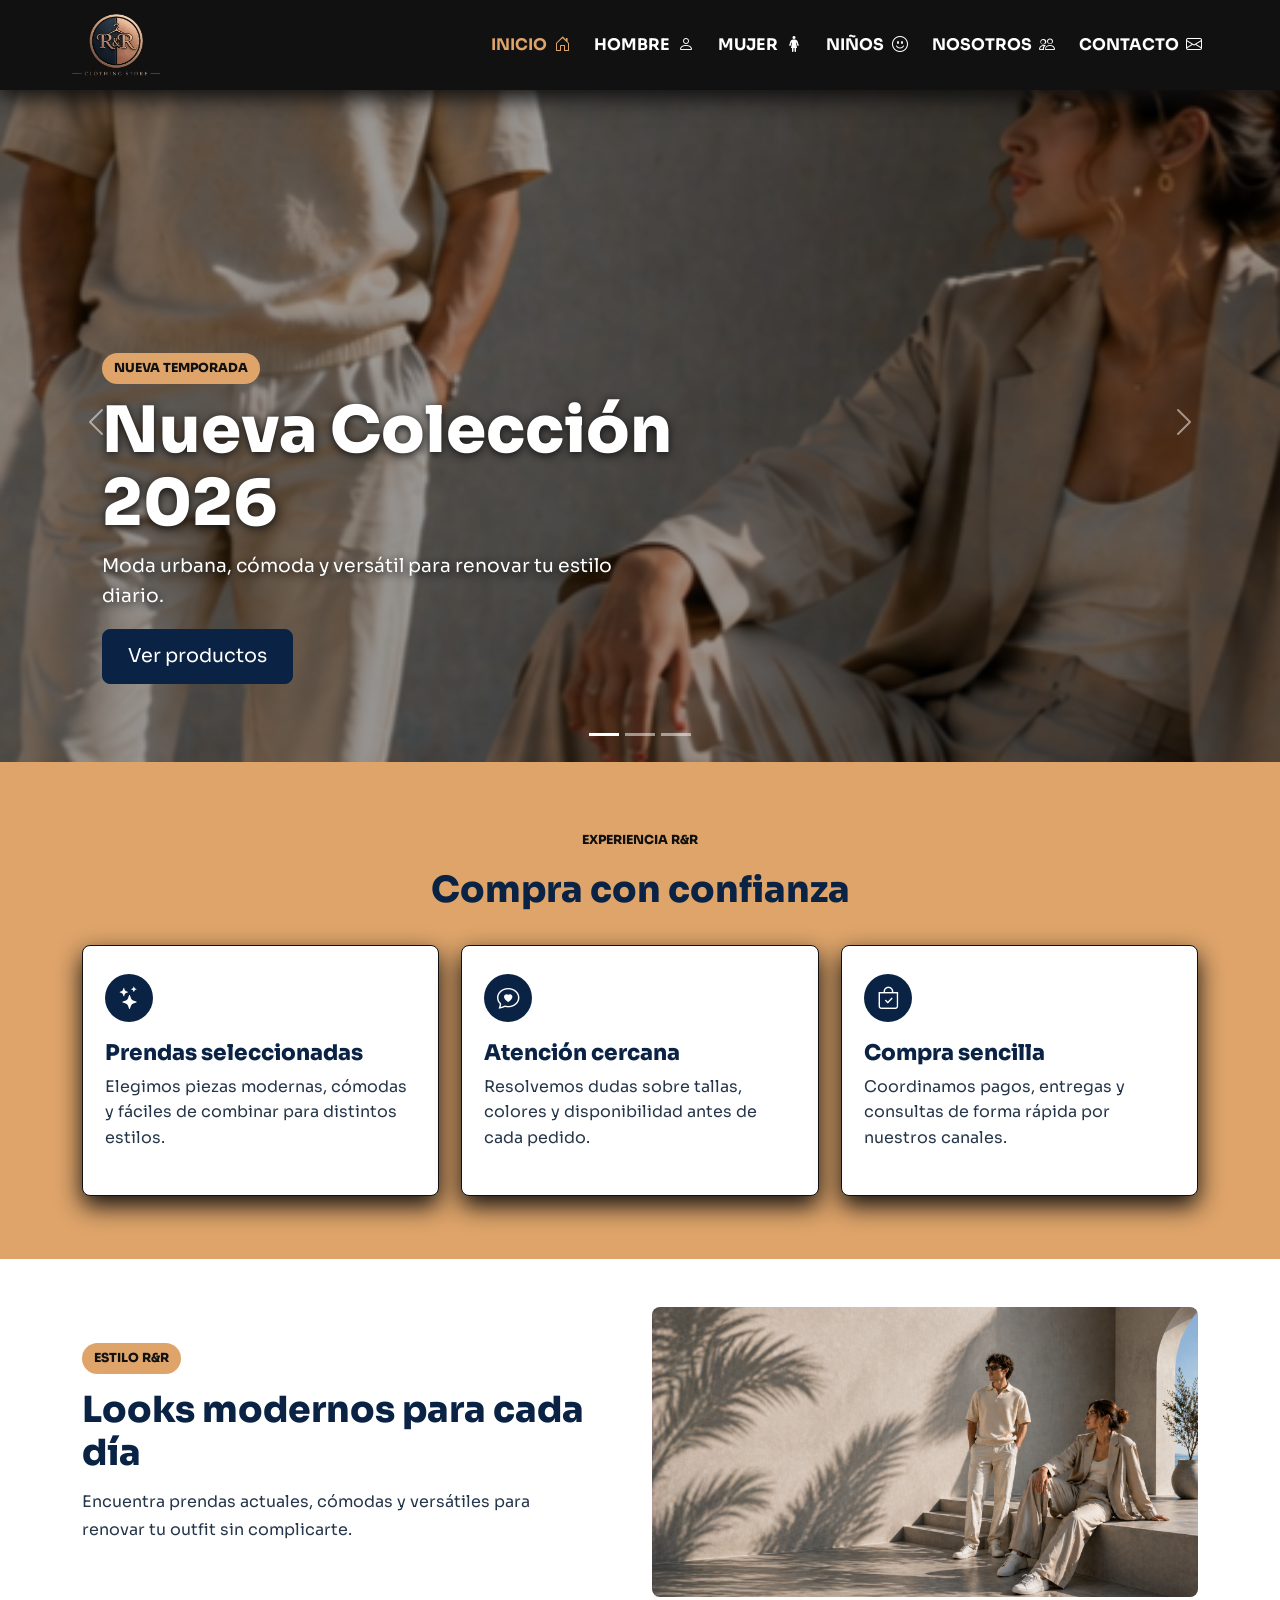
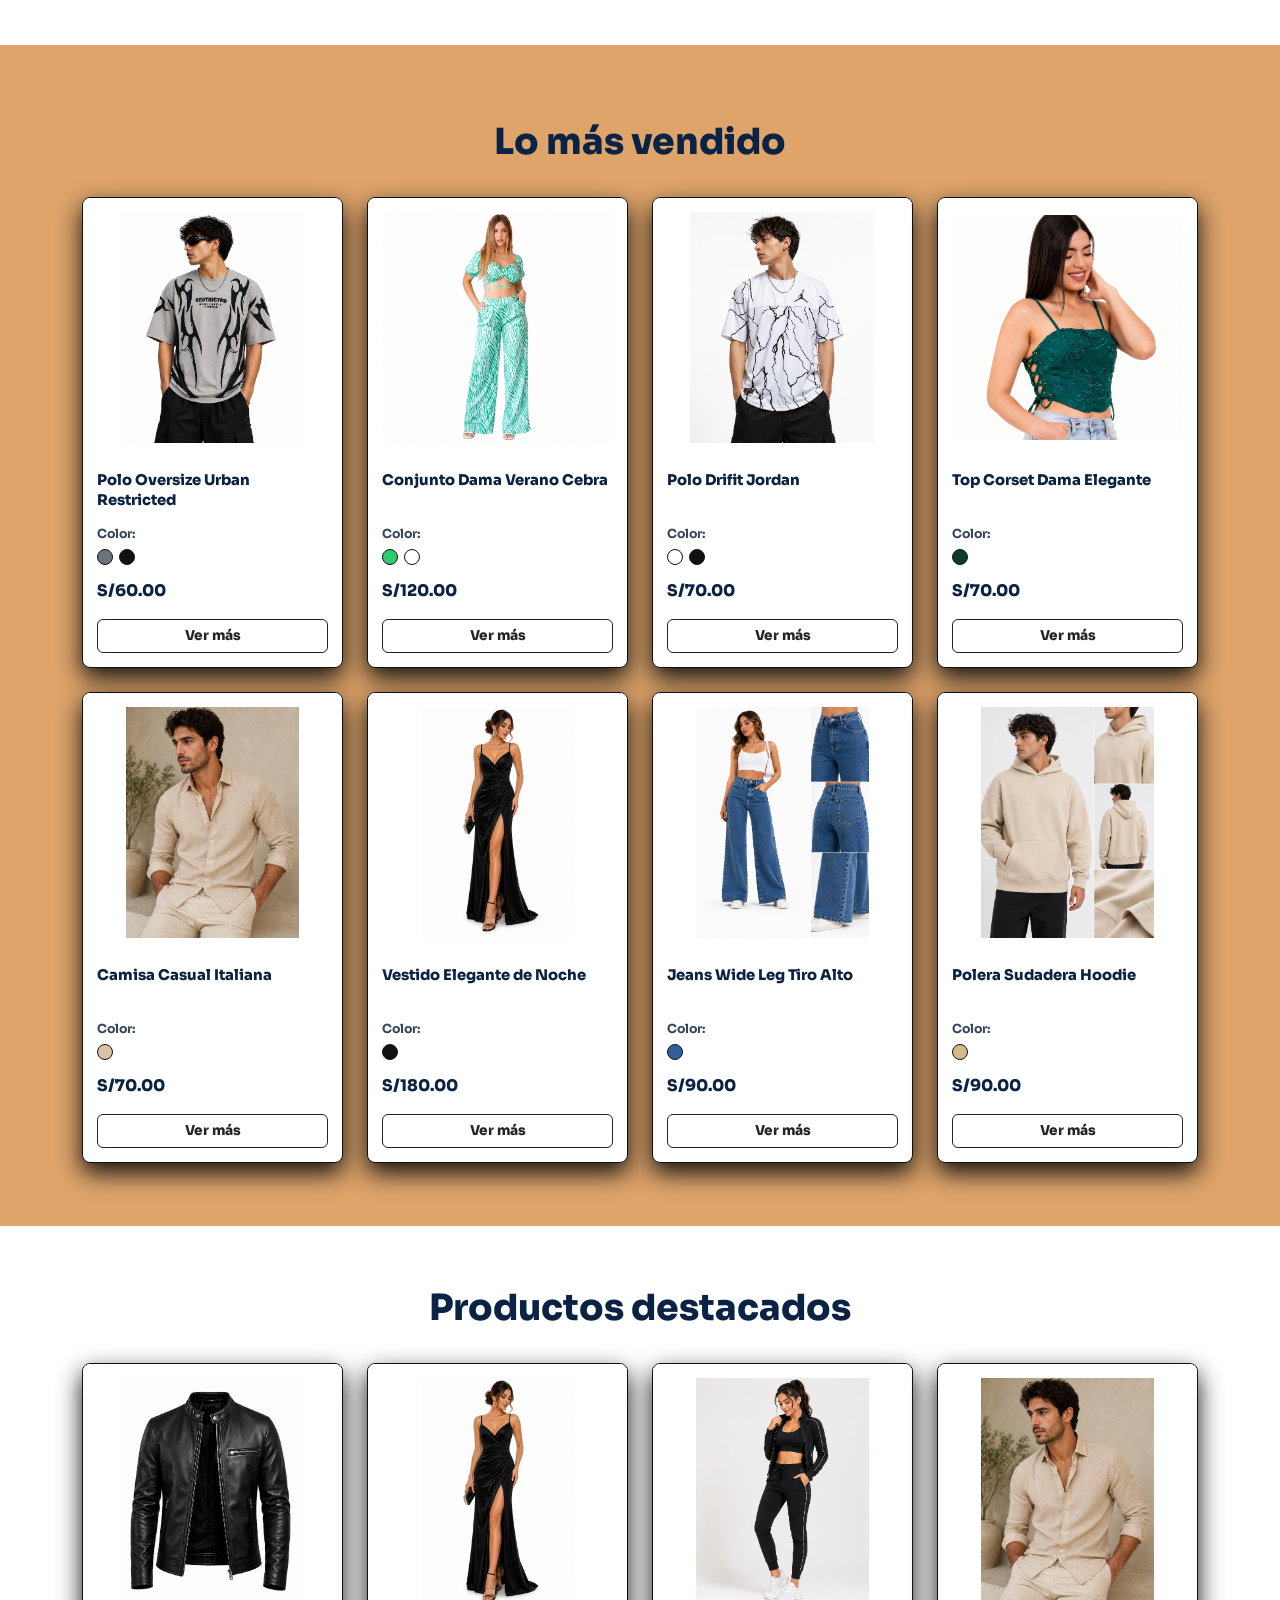
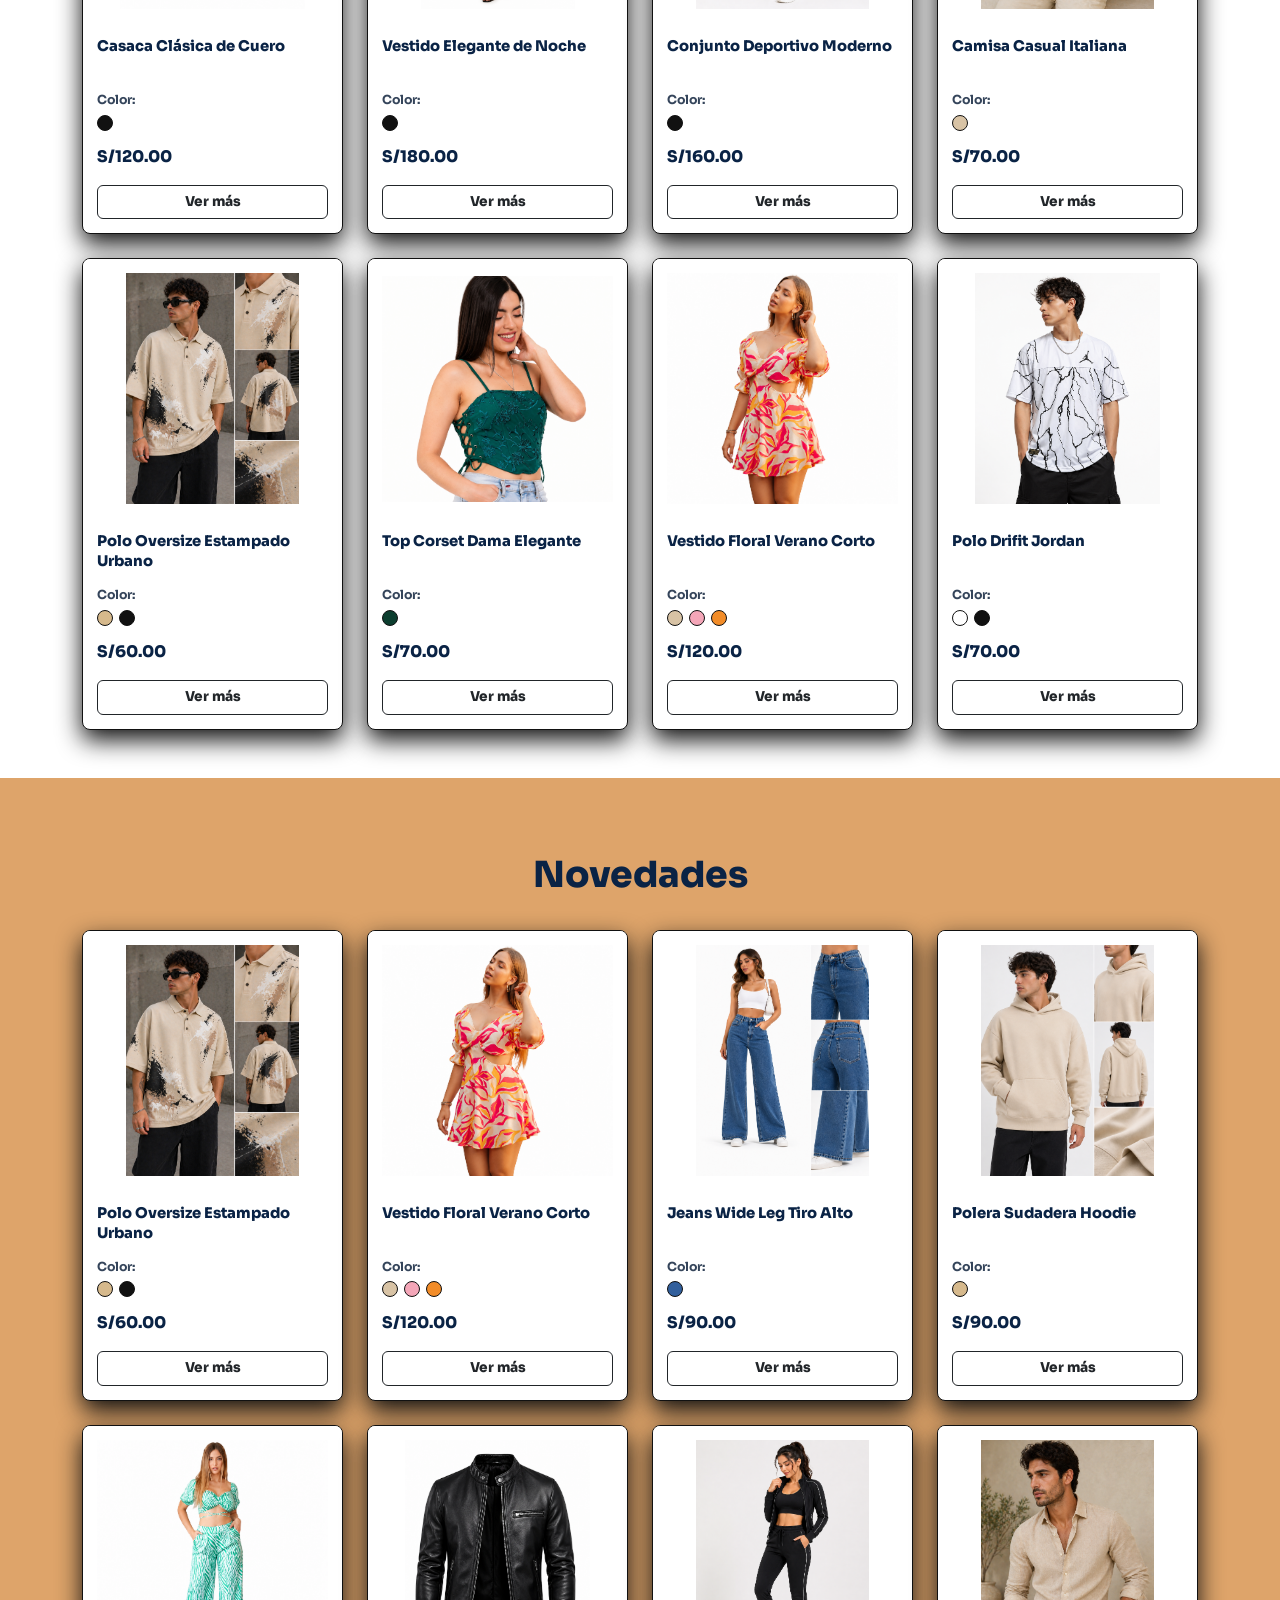
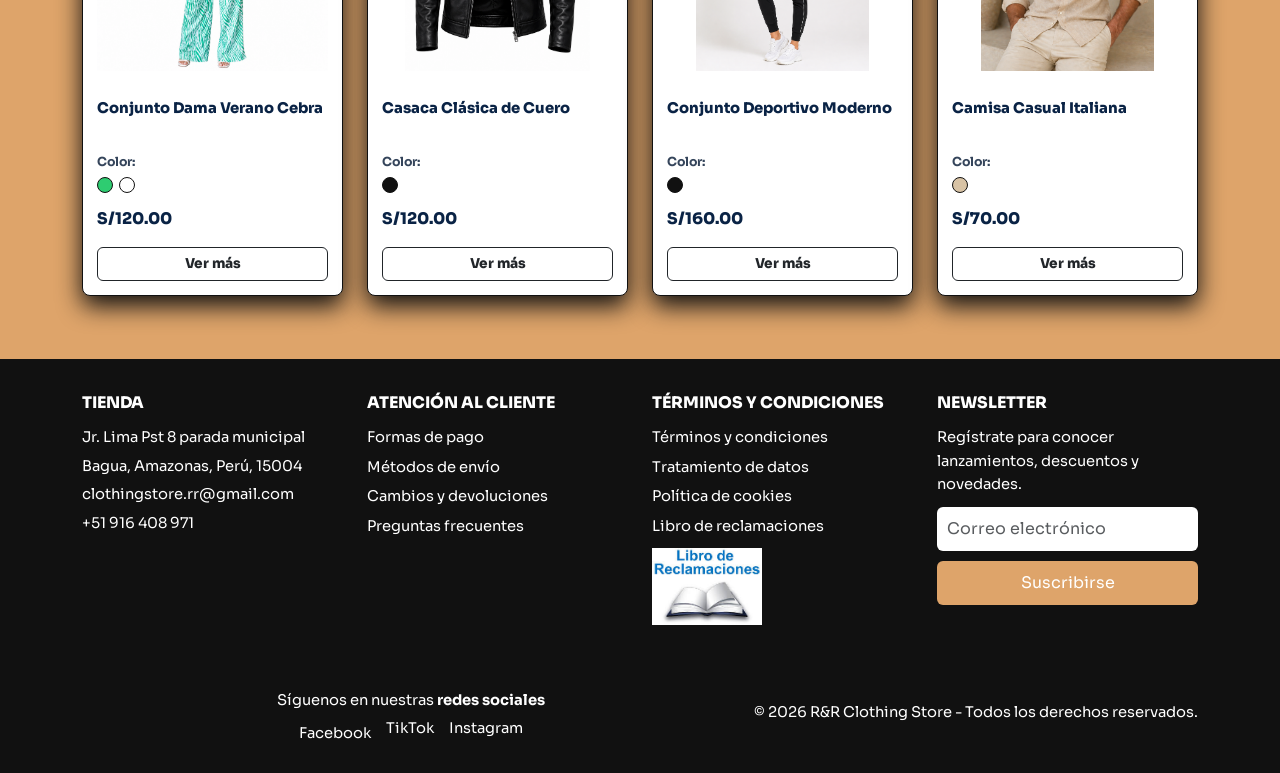
==== index.html @ 9dd72431 "Arreglos en  navegación y menú desplegable del index" ====
<!DOCTYPE html>
<html lang="es">
<head>
    <meta charset="UTF-8">
    <meta name="viewport" content="width=device-width, initial-scale=1.0">
    <title>R&R | Tienda de Ropa</title>
    <link rel="stylesheet" href="https://cdn.jsdelivr.net/npm/bootstrap-icons@1.13.1/font/bootstrap-icons.min.css">
    <link rel="stylesheet" href="bootstrap-5.3.8-dist/css/bootstrap.min.css">
    <link rel="stylesheet" href="css/estilos.css">
    <link rel="preconnect" href="https://fonts.googleapis.com">
    <link rel="preconnect" href="https://fonts.gstatic.com" crossorigin>
    <link href="https://fonts.googleapis.com/css2?family=Sora:wght@300;400;500;600;700&family=Manrope:wght@300;400;500;600;700&family=Outfit:wght@300;400;500;600;700&display=swap" rel="stylesheet">
</head>
<body>
    <header class="site-header sticky-top">
        <nav class="navbar navbar-expand-lg navbar-dark container py-2" aria-label="Navegación principal">
            <a class="navbar-brand site-logo" href="index.html" aria-label="R&R Clothing Store">
                <img src="imagenes/logo/logo-transparente.png" alt="Logo de R&R Clothing Store">
            </a>

            <button class="navbar-toggler" type="button" data-bs-toggle="offcanvas" data-bs-target="#menuPrincipal" aria-controls="menuPrincipal" aria-label="Abrir menú">
                <span class="navbar-toggler-icon"></span>
            </button>

            <div class="offcanvas offcanvas-start" tabindex="-1" id="menuPrincipal" aria-labelledby="menuPrincipalLabel">
                <input class="mobile-submenu-toggle" type="checkbox" id="submenu-panel-hombre">
                <input class="mobile-submenu-toggle" type="checkbox" id="submenu-panel-mujer">
                <input class="mobile-submenu-toggle" type="checkbox" id="submenu-panel-ninos">

                <div class="offcanvas-header">
                    <h2 class="offcanvas-title fs-5" id="menuPrincipalLabel">R&R Clothing Store</h2>
                    <button type="button" class="btn-close btn-close-white" data-bs-dismiss="offcanvas" aria-label="Cerrar menú"></button>
                </div>

                <div class="offcanvas-body">
                    <ul class="navbar-nav ms-auto align-items-lg-center gap-lg-2">
                        <li class="nav-item">
                            <a class="nav-link active" aria-current="page" href="index.html">
                                Inicio <i class="bi bi-house-door ms-1"></i>
                            </a>
                        </li>

                        <li class="nav-item dropdown menu-con-submenu">
                            <label class="nav-link submenu-open d-lg-none" for="submenu-panel-hombre">
                                Hombre
                                <span>
                                    <i class="bi bi-person"></i>
                                    <i class="bi bi-chevron-right"></i>
                                </span>
                            </label>
                            <a class="nav-link d-none d-lg-flex align-items-center gap-1"
                            href="hombre.html">
                                Hombre <i class="bi bi-person ms-1"></i>
                            </a>
                            <ul class="dropdown-menu dropdown-menu-dark">
                                <li><a class="dropdown-item" href="hombre.html#polos-hombre">Polos</a></li>
                                <li><a class="dropdown-item" href="hombre.html#camisas-hombre">Camisas</a></li>
                                <li><a class="dropdown-item" href="hombre.html#pantalones-hombre">Pantalones</a></li>
                                <li><a class="dropdown-item" href="hombre.html#shorts-hombre">Shorts</a></li>
                            </ul>
                        </li>

                        <li class="nav-item dropdown menu-con-submenu">
                            <label class="nav-link submenu-open d-lg-none" for="submenu-panel-mujer">
                                Mujer
                                <span>
                                    <i class="bi bi-person-standing-dress"></i>
                                    <i class="bi bi-chevron-right"></i>
                                </span>
                            </label>
                            <a class="nav-link d-none d-lg-flex align-items-center gap-1" href="mujer.html">
                                Mujer <i class="bi bi-person-standing-dress ms-1"></i>
                            </a>
                            <ul class="dropdown-menu dropdown-menu-dark">
                                <li><a class="dropdown-item" href="mujer.html#blusas-mujer">Blusas</a></li>
                                <li><a class="dropdown-item" href="mujer.html#faldas-mujer">Faldas</a></li>
                                <li><a class="dropdown-item" href="mujer.html#jeans-mujer">Jeans</a></li>
                                <li><a class="dropdown-item" href="mujer.html#vestidos-mujer">Vestidos</a></li>
                                <li><a class="dropdown-item" href="mujer.html#bikinis-mujer">Bikinis</a></li>
                            </ul>
                        </li>

                        <li class="nav-item dropdown menu-con-submenu">
                            <label class="nav-link submenu-open d-lg-none" for="submenu-panel-ninos">
                                Niños
                                <span>
                                    <i class="bi bi-emoji-smile"></i>
                                    <i class="bi bi-chevron-right"></i>
                                </span>
                            </label>
                            <a class="nav-link d-none d-lg-flex align-items-center gap-1" href="ninos.html">
                                Niños <i class="bi bi-emoji-smile ms-1"></i>
                            </a>
                            <ul class="dropdown-menu dropdown-menu-dark">
                                <li><a class="dropdown-item" href="ninos.html#polos-ninos">Polos</a></li>
                                <li><a class="dropdown-item" href="ninos.html#conjuntos-ninos">Conjuntos</a></li>
                                <li><a class="dropdown-item" href="ninos.html#shorts-ninos">Shorts</a></li>
                                <li><a class="dropdown-item" href="ninos.html#buzos-ninos">Buzos</a></li>
                            </ul>
                        </li>

                        <li class="nav-item">
                            <a class="nav-link" href="nosotros.html">Nosotros <i class="bi bi-people ms-1"></i></a>
                        </li>

                        <li class="nav-item">
                            <a class="nav-link" href="contacto.html">Contacto <i class="bi bi-envelope ms-1"></i></a>
                        </li>
                    </ul>
                </div>

                <section class="mobile-submenu-panel mobile-submenu-panel--hombre" aria-label="Categorías de hombre">
                    <div class="mobile-submenu-panel__header">
                        <h3>Hombre</h3>
                        <label class="mobile-submenu-close" for="submenu-panel-hombre" aria-label="Cerrar submenú hombre">
                            <i class="bi bi-x-lg"></i>
                        </label>
                    </div>
                    <ul class="mobile-submenu-list">
                        <li><a href="hombre.html#polos-hombre">Polos</a></li>
                        <li><a href="hombre.html#camisas-hombre">Camisas</a></li>
                        <li><a href="hombre.html#pantalones-hombre">Pantalones</a></li>
                        <li><a href="hombre.html#shorts-hombre">Shorts</a></li>
                    </ul>
                </section>

                <section class="mobile-submenu-panel mobile-submenu-panel--mujer" aria-label="Categorías de mujer">
                    <div class="mobile-submenu-panel__header">
                        <h3>Mujer</h3>
                        <label class="mobile-submenu-close" for="submenu-panel-mujer" aria-label="Cerrar submenú mujer">
                            <i class="bi bi-x-lg"></i>
                        </label>
                    </div>
                    <ul class="mobile-submenu-list">
                        <li><a href="mujer.html#blusas-mujer">Blusas</a></li>
                        <li><a href="mujer.html#faldas-mujer">Faldas</a></li>
                        <li><a href="mujer.html#jeans-mujer">Jeans</a></li>
                        <li><a href="mujer.html#vestidos-mujer">Vestidos</a></li>
                        <li><a href="mujer.html#bikinis-mujer">Bikinis</a></li>
                    </ul>
                </section>

                <section class="mobile-submenu-panel mobile-submenu-panel--ninos" aria-label="Categorías de niños">
                    <div class="mobile-submenu-panel__header">
                        <h3>Niños</h3>
                        <label class="mobile-submenu-close" for="submenu-panel-ninos" aria-label="Cerrar submenú niños">
                            <i class="bi bi-x-lg"></i>
                        </label>
                    </div>
                    <ul class="mobile-submenu-list">
                        <li><a href="ninos.html#polos-ninos">Polos</a></li>
                        <li><a href="ninos.html#conjuntos-ninos">Conjuntos</a></li>
                        <li><a href="ninos.html#shorts-ninos">Shorts</a></li>
                        <li><a href="ninos.html#buzos-ninos">Buzos</a></li>
                    </ul>
                </section>
            </div>
        </nav>
    </header>

    <main>
        <section class="portada" aria-label="Promociones principales">
            <div id="carouselPrincipal" class="carousel slide" data-bs-ride="carousel">
                <div class="carousel-indicators">
                    <button type="button" data-bs-target="#carouselPrincipal" data-bs-slide-to="0" class="active" aria-current="true" aria-label="Colección 2026"></button>
                    <button type="button" data-bs-target="#carouselPrincipal" data-bs-slide-to="1" aria-label="Ofertas exclusivas"></button>
                    <button type="button" data-bs-target="#carouselPrincipal" data-bs-slide-to="2" aria-label="Estilo y comodidad"></button>
                </div>

                <div class="carousel-inner">
                    <div class="carousel-item active">
                        <img src="imagenes/portada/portada-smartphone.png" class="d-block w-100 img-fluid portada__img" alt="Modelo usando prendas de la nueva colección 2026">
                        <div class="carousel-caption portada__caption">
                            <span class="portada__etiqueta">Nueva temporada</span>
                            <h1>Nueva Colección 2026</h1>
                            <p>Moda urbana, cómoda y versátil para renovar tu estilo diario.</p>
                            <a href="#novedades" class="btn btn-primary btn-lg">Ver productos</a>
                        </div>
                    </div>

                    <div class="carousel-item">
                        <img src="imagenes/portada/portada-smartphone-2.png" class="d-block w-100 img-fluid portada__img" alt="Prendas seleccionadas con descuentos especiales">
                        <div class="carousel-caption portada__caption">
                            <span class="portada__etiqueta">Promociones</span>
                            <h2>Ofertas Exclusivas</h2>
                            <p>Aprovecha descuentos por tiempo limitado en prendas seleccionadas.</p>
                            <a href="#mas-vendido" class="btn btn-primary btn-lg">Comprar ahora</a>
                        </div>
                    </div>

                    <div class="carousel-item">
                        <img src="imagenes/portada/portada-smartphone-3.png" class="d-block w-100 img-fluid portada__img" alt="Outfit casual con prendas cómodas y modernas">
                        <div class="carousel-caption portada__caption">
                            <span class="portada__etiqueta">Estilo R&R</span>
                            <h2>Estilo y Comodidad</h2>
                            <p>Prendas para hombres, mujeres y niños con diseños actuales.</p>
                            <a href="#categorias" class="btn btn-primary btn-lg">Explorar categorías</a>
                        </div>
                    </div>
                </div>

                <button class="carousel-control-prev" type="button" data-bs-target="#carouselPrincipal" data-bs-slide="prev">
                    <span class="carousel-control-prev-icon" aria-hidden="true"></span>
                    <span class="visually-hidden">Anterior</span>
                </button>
                <button class="carousel-control-next" type="button" data-bs-target="#carouselPrincipal" data-bs-slide="next">
                    <span class="carousel-control-next-icon" aria-hidden="true"></span>
                    <span class="visually-hidden">Siguiente</span>
                </button>
            </div>
        </section>

        <section class="categorias-index py-5" id="categorias">
            <div class="container">
                <div class="section-heading text-center">
                    <span>Experiencia R&R</span>
                    <h2>Compra con confianza</h2>
                </div>

                <div class="categorias-grid">
                    <article class="categoria-card">
                        <i class="bi bi-stars"></i>
                        <h3>Prendas seleccionadas</h3>
                        <p>Elegimos piezas modernas, cómodas y fáciles de combinar para distintos estilos.</p>
                    </article>

                    <article class="categoria-card">
                        <i class="bi bi-chat-heart"></i>
                        <h3>Atención cercana</h3>
                        <p>Resolvemos dudas sobre tallas, colores y disponibilidad antes de cada pedido.</p>
                    </article>

                    <article class="categoria-card">
                        <i class="bi bi-bag-check"></i>
                        <h3>Compra sencilla</h3>
                        <p>Coordinamos pagos, entregas y consultas de forma rápida por nuestros canales.</p>
                    </article>
                </div>
            </div>
        </section>

        <section class="promo-responsiva py-5">
            <div class="container">
                <div class="row align-items-center g-4">
                    <div class="col-12 col-lg-6 order-2 order-lg-1">
                        <div class="promo-responsiva__contenido">
                            <span>Estilo R&R</span>
                            <h2>Looks modernos para cada día</h2>
                            <p>Encuentra prendas actuales, cómodas y versátiles para renovar tu outfit sin complicarte.</p>
                        </div>
                    </div>

                    <div class="col-12 col-lg-6 order-1 order-lg-2">
                        <img src="imagenes/portada/portada.png" class="img-fluid promo-responsiva__img" alt="Portada editorial de R&R Clothing Store">
                    </div>
                </div>
            </div>
        </section>

        <section class="seccion-productos py-5" id="mas-vendido">
            <div class="container">
                <div class="section-heading text-center">
                    <h2>Lo más vendido</h2>
                </div>

                <div class="row row-cols-2 row-cols-md-3 row-cols-lg-4 row-cols-xxl-5 g-4 productos-bootstrap">
                    <article class="col product-col"><div class="product-card"><img src="imagenes/polo-hombre/Polo-Oversize-Urban-Restricted.png" alt="Polo Oversize Urban Restricted" loading="lazy"><div class="product-info"><div class="product-name">Polo Oversize Urban Restricted</div><div class="color-title">Color:</div><div class="colors"><span class="color-circle" style="background:#6c757d;"></span><span class="color-circle" style="background:#111111;"></span></div><div class="price">S/60.00</div><div class="d-grid mt-3"><button class="btn btn-outline-dark" type="button" data-bs-toggle="modal" data-bs-target="#modalPoloRestricted">Ver más</button></div></div></div></article>
                    <article class="col product-col"><div class="product-card"><img src="imagenes/conjunto-mujer/Conjunto-Dama-Verano-Cebra.png" alt="Conjunto Dama Verano Cebra" loading="lazy"><div class="product-info"><div class="product-name">Conjunto Dama Verano Cebra</div><div class="color-title">Color:</div><div class="colors"><span class="color-circle" style="background:#2ecc71;"></span><span class="color-circle" style="background:#ffffff;"></span></div><div class="price">S/120.00</div><div class="d-grid mt-3"><button class="btn btn-outline-dark" type="button" data-bs-toggle="modal" data-bs-target="#modalConjuntoCebra">Ver más</button></div></div></div></article>
                    <article class="col product-col"><div class="product-card"><img src="imagenes/polo-hombre/Polo-Drifit-Jordan-blanco-con-rayas-negras.png" alt="Polo Drifit Jordan blanco con rayas negras" loading="lazy"><div class="product-info"><div class="product-name">Polo Drifit Jordan</div><div class="color-title">Color:</div><div class="colors"><span class="color-circle" style="background:#ffffff;"></span><span class="color-circle" style="background:#111111;"></span></div><div class="price">S/70.00</div><div class="d-grid mt-3"><button class="btn btn-outline-dark" type="button" data-bs-toggle="modal" data-bs-target="#modalPoloDrifit">Ver más</button></div></div></div></article>
                    <article class="col product-col"><div class="product-card"><img src="imagenes/blusa-mujer/Top-Corset-Dama-Elegante.png" alt="Top Corset Dama Elegante verde oscuro" loading="lazy"><div class="product-info"><div class="product-name">Top Corset Dama Elegante</div><div class="color-title">Color:</div><div class="colors"><span class="color-circle" style="background:#0b3d2e;"></span></div><div class="price">S/70.00</div><div class="d-grid mt-3"><button class="btn btn-outline-dark" type="button" data-bs-toggle="modal" data-bs-target="#modalTopCorset">Ver más</button></div></div></div></article>
                    <article class="col product-col"><div class="product-card"><img src="imagenes/camisas-hombre/Camisa-Casual-Italiana.png" alt="Camisa Casual Italiana color beige" loading="lazy"><div class="product-info"><div class="product-name">Camisa Casual Italiana</div><div class="color-title">Color:</div><div class="colors"><span class="color-circle" style="background:#d8c3a5;"></span></div><div class="price">S/70.00</div><div class="d-grid mt-3"><button class="btn btn-outline-dark" type="button" data-bs-toggle="modal" data-bs-target="#modalCamisaItaliana">Ver más</button></div></div></div></article>
                    <article class="col product-col"><div class="product-card"><img src="imagenes/vestido-mujer/Vestido-Elegante-de-Noche.png" alt="Vestido Elegante de Noche color negro" loading="lazy"><div class="product-info"><div class="product-name">Vestido Elegante de Noche</div><div class="color-title">Color:</div><div class="colors"><span class="color-circle" style="background:#111111;"></span></div><div class="price">S/180.00</div><div class="d-grid mt-3"><button class="btn btn-outline-dark" type="button" data-bs-toggle="modal" data-bs-target="#modalVestidoNoche">Ver más</button></div></div></div></article>
                    <article class="col product-col"><div class="product-card"><img src="imagenes/falda-mujer/Jeans-Wide-Leg-Tiro-Alto-color-azul-denim.png" alt="Jeans Wide Leg Tiro Alto color azul denim" loading="lazy"><div class="product-info"><div class="product-name">Jeans Wide Leg Tiro Alto</div><div class="color-title">Color:</div><div class="colors"><span class="color-circle" style="background:#315f9c;"></span></div><div class="price">S/90.00</div><div class="d-grid mt-3"><button class="btn btn-outline-dark" type="button" data-bs-toggle="modal" data-bs-target="#modalJeansWide">Ver más</button></div></div></div></article>
                    <article class="col product-col"><div class="product-card"><img src="imagenes/polo-hombre/Polera-hombre-yansus-color-beige.png" alt="Polera sudadera hoodie color arena" loading="lazy"><div class="product-info"><div class="product-name">Polera Sudadera Hoodie</div><div class="color-title">Color:</div><div class="colors"><span class="color-circle" style="background:#d6b98c;"></span></div><div class="price">S/90.00</div><div class="d-grid mt-3"><button class="btn btn-outline-dark" type="button" data-bs-toggle="modal" data-bs-target="#modalPoleraHoodie">Ver más</button></div></div></div></article>
                </div>
            </div>
        </section>

        <section class="seccion-productos seccion-productos--clara py-5">
            <div class="container">
                <div class="section-heading text-center">
                    <h2>Productos destacados</h2>
                </div>

                <div class="row row-cols-2 row-cols-md-3 row-cols-lg-4 row-cols-xxl-5 g-4 productos-bootstrap">
                    <article class="col product-col"><div class="product-card"><img src="imagenes/casaca-hombre/Chaqueta-clásica-de-cuero-Hombre.png" alt="Casaca clásica de cuero para hombre color negro" loading="lazy"><div class="product-info"><div class="product-name">Casaca Clásica de Cuero</div><div class="color-title">Color:</div><div class="colors"><span class="color-circle" style="background:#111111;"></span></div><div class="price">S/120.00</div><div class="d-grid mt-3"><button class="btn btn-outline-dark" type="button" data-bs-toggle="modal" data-bs-target="#modalCasacaCuero">Ver más</button></div></div></div></article>
                    <article class="col product-col"><div class="product-card"><img src="imagenes/vestido-mujer/Vestido-Elegante-de-Noche.png" alt="Vestido Elegante de Noche color negro" loading="lazy"><div class="product-info"><div class="product-name">Vestido Elegante de Noche</div><div class="color-title">Color:</div><div class="colors"><span class="color-circle" style="background:#111111;"></span></div><div class="price">S/180.00</div><div class="d-grid mt-3"><button class="btn btn-outline-dark" type="button" data-bs-toggle="modal" data-bs-target="#modalVestidoNoche">Ver más</button></div></div></div></article>
                    <article class="col product-col"><div class="product-card"><img src="imagenes/conjunto-mujer/Conjunto-deportivo-moderno-para-mujer.png" alt="Conjunto deportivo moderno para mujer color negro" loading="lazy"><div class="product-info"><div class="product-name">Conjunto Deportivo Moderno</div><div class="color-title">Color:</div><div class="colors"><span class="color-circle" style="background:#111111;"></span></div><div class="price">S/160.00</div><div class="d-grid mt-3"><button class="btn btn-outline-dark" type="button" data-bs-toggle="modal" data-bs-target="#modalConjuntoDeportivo">Ver más</button></div></div></div></article>
                    <article class="col product-col"><div class="product-card"><img src="imagenes/camisas-hombre/Camisa-Casual-Italiana.png" alt="Camisa Casual Italiana color beige" loading="lazy"><div class="product-info"><div class="product-name">Camisa Casual Italiana</div><div class="color-title">Color:</div><div class="colors"><span class="color-circle" style="background:#d8c3a5;"></span></div><div class="price">S/70.00</div><div class="d-grid mt-3"><button class="btn btn-outline-dark" type="button" data-bs-toggle="modal" data-bs-target="#modalCamisaItaliana">Ver más</button></div></div></div></article>
                    <article class="col product-col"><div class="product-card"><img src="imagenes/polo-hombre/Polo-Oversize-Estampado-Urbano-color-beige-con-negro.png" alt="Polo Oversize Estampado Urbano color beige con negro" loading="lazy"><div class="product-info"><div class="product-name">Polo Oversize Estampado Urbano</div><div class="color-title">Color:</div><div class="colors"><span class="color-circle" style="background:#d6b98c;"></span><span class="color-circle" style="background:#111111;"></span></div><div class="price">S/60.00</div><div class="d-grid mt-3"><button class="btn btn-outline-dark" type="button" data-bs-toggle="modal" data-bs-target="#modalPoloEstampado">Ver más</button></div></div></div></article>
                    <article class="col product-col"><div class="product-card"><img src="imagenes/blusa-mujer/Top-Corset-Dama-Elegante.png" alt="Top Corset Dama Elegante verde oscuro" loading="lazy"><div class="product-info"><div class="product-name">Top Corset Dama Elegante</div><div class="color-title">Color:</div><div class="colors"><span class="color-circle" style="background:#0b3d2e;"></span></div><div class="price">S/70.00</div><div class="d-grid mt-3"><button class="btn btn-outline-dark" type="button" data-bs-toggle="modal" data-bs-target="#modalTopCorset">Ver más</button></div></div></div></article>
                    <article class="col product-col"><div class="product-card"><img src="imagenes/vestido-mujer/Vestido-Floral-Verano-Corto-color-beige-rosa-naranja.png" alt="Vestido Floral Verano Corto color beige, rosa y naranja" loading="lazy"><div class="product-info"><div class="product-name">Vestido Floral Verano Corto</div><div class="color-title">Color:</div><div class="colors"><span class="color-circle" style="background:#d8c3a5;"></span><span class="color-circle" style="background:#f4a6b8;"></span><span class="color-circle" style="background:#f28c28;"></span></div><div class="price">S/120.00</div><div class="d-grid mt-3"><button class="btn btn-outline-dark" type="button" data-bs-toggle="modal" data-bs-target="#modalVestidoFloral">Ver más</button></div></div></div></article>
                    <article class="col product-col"><div class="product-card"><img src="imagenes/polo-hombre/Polo-Drifit-Jordan-blanco-con-rayas-negras.png" alt="Polo Drifit Jordan blanco con rayas negras" loading="lazy"><div class="product-info"><div class="product-name">Polo Drifit Jordan</div><div class="color-title">Color:</div><div class="colors"><span class="color-circle" style="background:#ffffff;"></span><span class="color-circle" style="background:#111111;"></span></div><div class="price">S/70.00</div><div class="d-grid mt-3"><button class="btn btn-outline-dark" type="button" data-bs-toggle="modal" data-bs-target="#modalPoloDrifit">Ver más</button></div></div></div></article>
                </div>
            </div>
        </section>

        <section class="seccion-productos py-5" id="novedades">
            <div class="container">
                <div class="section-heading text-center">
                    <h2>Novedades</h2>
                </div>

                <div class="row row-cols-2 row-cols-md-3 row-cols-lg-4 row-cols-xxl-5 g-4 productos-bootstrap">
                    <article class="col product-col"><div class="product-card"><img src="imagenes/polo-hombre/Polo-Oversize-Estampado-Urbano-color-beige-con-negro.png" alt="Polo Oversize Estampado Urbano color beige con negro" loading="lazy"><div class="product-info"><div class="product-name">Polo Oversize Estampado Urbano</div><div class="color-title">Color:</div><div class="colors"><span class="color-circle" style="background:#d6b98c;"></span><span class="color-circle" style="background:#111111;"></span></div><div class="price">S/60.00</div><div class="d-grid mt-3"><button class="btn btn-outline-dark" type="button" data-bs-toggle="modal" data-bs-target="#modalPoloEstampado">Ver más</button></div></div></div></article>
                    <article class="col product-col"><div class="product-card"><img src="imagenes/vestido-mujer/Vestido-Floral-Verano-Corto-color-beige-rosa-naranja.png" alt="Vestido Floral Verano Corto color beige, rosa y naranja" loading="lazy"><div class="product-info"><div class="product-name">Vestido Floral Verano Corto</div><div class="color-title">Color:</div><div class="colors"><span class="color-circle" style="background:#d8c3a5;"></span><span class="color-circle" style="background:#f4a6b8;"></span><span class="color-circle" style="background:#f28c28;"></span></div><div class="price">S/120.00</div><div class="d-grid mt-3"><button class="btn btn-outline-dark" type="button" data-bs-toggle="modal" data-bs-target="#modalVestidoFloral">Ver más</button></div></div></div></article>
                    <article class="col product-col"><div class="product-card"><img src="imagenes/falda-mujer/Jeans-Wide-Leg-Tiro-Alto-color-azul-denim.png" alt="Jeans Wide Leg Tiro Alto color azul denim" loading="lazy"><div class="product-info"><div class="product-name">Jeans Wide Leg Tiro Alto</div><div class="color-title">Color:</div><div class="colors"><span class="color-circle" style="background:#315f9c;"></span></div><div class="price">S/90.00</div><div class="d-grid mt-3"><button class="btn btn-outline-dark" type="button" data-bs-toggle="modal" data-bs-target="#modalJeansWide">Ver más</button></div></div></div></article>
                    <article class="col product-col"><div class="product-card"><img src="imagenes/polo-hombre/Polera-hombre-yansus-color-beige.png" alt="Polera sudadera hoodie color arena" loading="lazy"><div class="product-info"><div class="product-name">Polera Sudadera Hoodie</div><div class="color-title">Color:</div><div class="colors"><span class="color-circle" style="background:#d6b98c;"></span></div><div class="price">S/90.00</div><div class="d-grid mt-3"><button class="btn btn-outline-dark" type="button" data-bs-toggle="modal" data-bs-target="#modalPoleraHoodie">Ver más</button></div></div></div></article>
                    <article class="col product-col"><div class="product-card"><img src="imagenes/conjunto-mujer/Conjunto-Dama-Verano-Cebra.png" alt="Conjunto Dama Verano Cebra" loading="lazy"><div class="product-info"><div class="product-name">Conjunto Dama Verano Cebra</div><div class="color-title">Color:</div><div class="colors"><span class="color-circle" style="background:#2ecc71;"></span><span class="color-circle" style="background:#ffffff;"></span></div><div class="price">S/120.00</div><div class="d-grid mt-3"><button class="btn btn-outline-dark" type="button" data-bs-toggle="modal" data-bs-target="#modalConjuntoCebra">Ver más</button></div></div></div></article>
                    <article class="col product-col"><div class="product-card"><img src="imagenes/casaca-hombre/Chaqueta-clásica-de-cuero-Hombre.png" alt="Casaca clásica de cuero para hombre color negro" loading="lazy"><div class="product-info"><div class="product-name">Casaca Clásica de Cuero</div><div class="color-title">Color:</div><div class="colors"><span class="color-circle" style="background:#111111;"></span></div><div class="price">S/120.00</div><div class="d-grid mt-3"><button class="btn btn-outline-dark" type="button" data-bs-toggle="modal" data-bs-target="#modalCasacaCuero">Ver más</button></div></div></div></article>
                    <article class="col product-col"><div class="product-card"><img src="imagenes/conjunto-mujer/Conjunto-deportivo-moderno-para-mujer.png" alt="Conjunto deportivo moderno para mujer color negro" loading="lazy"><div class="product-info"><div class="product-name">Conjunto Deportivo Moderno</div><div class="color-title">Color:</div><div class="colors"><span class="color-circle" style="background:#111111;"></span></div><div class="price">S/160.00</div><div class="d-grid mt-3"><button class="btn btn-outline-dark" type="button" data-bs-toggle="modal" data-bs-target="#modalConjuntoDeportivo">Ver más</button></div></div></div></article>
                    <article class="col product-col"><div class="product-card"><img src="imagenes/camisas-hombre/Camisa-Casual-Italiana.png" alt="Camisa Casual Italiana color beige" loading="lazy"><div class="product-info"><div class="product-name">Camisa Casual Italiana</div><div class="color-title">Color:</div><div class="colors"><span class="color-circle" style="background:#d8c3a5;"></span></div><div class="price">S/70.00</div><div class="d-grid mt-3"><button class="btn btn-outline-dark" type="button" data-bs-toggle="modal" data-bs-target="#modalCamisaItaliana">Ver más</button></div></div></div></article>
                </div>
            </div>
        </section>
    </main>

    <footer class="site-footer">
        <div class="container">
            <div class="row g-4">
                <section class="col-12 col-md-6 col-lg-3">
                    <h3>Tienda</h3>
                    <address>
                        <p>Jr. Lima Pst 8 parada municipal</p>
                        <p>Bagua, Amazonas, Perú, 15004</p>
                        <p><a href="mailto:clothingstore.rr@gmail.com">clothingstore.rr@gmail.com</a></p>
                        <p><a href="tel:+51916408971">+51 916 408 971</a></p>
                    </address>
                </section>

                <section class="col-12 col-md-6 col-lg-3">
                    <h3>Atención al cliente</h3>
                    <ul class="footer-list">
                        <li><button type="button" data-bs-toggle="modal" data-bs-target="#modalPagos">Formas de pago</button></li>
                        <li><button type="button" data-bs-toggle="modal" data-bs-target="#modalEnvios">Métodos de envío</button></li>
                        <li><button type="button" data-bs-toggle="modal" data-bs-target="#modalCambios">Cambios y devoluciones</button></li>
                        <li><button type="button" data-bs-toggle="modal" data-bs-target="#modalPreguntas">Preguntas frecuentes</button></li>
                    </ul>
                </section>

                <section class="col-12 col-md-6 col-lg-3">
                    <h3>Términos y condiciones</h3>
                    <ul class="footer-list">
                        <li><button type="button" data-bs-toggle="modal" data-bs-target="#modalTerminos">Términos y condiciones</button></li>
                        <li><button type="button" data-bs-toggle="modal" data-bs-target="#modalDatos">Tratamiento de datos</button></li>
                        <li><button type="button" data-bs-toggle="modal" data-bs-target="#modalCookies">Política de cookies</button></li>
                        <li><button type="button" data-bs-toggle="modal" data-bs-target="#modalReclamaciones">Libro de reclamaciones</button></li>
                    </ul>
                    <img class="libro-reclamaciones-img img-fluid" src="imagenes/libro-de-reclamaciones.jpg" alt="Libro de Reclamaciones">
                </section>

                <section class="col-12 col-md-6 col-lg-3">
                    <h3>Newsletter</h3>
                    <p>Regístrate para conocer lanzamientos, descuentos y novedades.</p>

                    <form class="newsletter-form">
                        <label class="visually-hidden" for="correo-newsletter">Correo electrónico</label>
                        <input id="correo-newsletter" class="form-control" type="email" placeholder="Correo electrónico" required>
                        <button class="btn btn-primary w-100" type="submit">Suscribirse</button>
                    </form>
                </section>
            </div>

            <div class="footer-bottom">
                <div class="redes">
                    <p>Síguenos en nuestras <strong>redes sociales</strong></p>
                    <div class="redes__link">
                        <a href="https://web.facebook.com/RyRClothingstore/about">Facebook</a>
                        <span>TikTok</span>
                        <span>Instagram</span>
                    </div>
                </div>

                <p class="copyright">&copy; 2026 R&R Clothing Store - Todos los derechos reservados.</p>
            </div>
        </div>
    </footer>

    <div class="modal fade product-modal" id="modalPoloRestricted" tabindex="-1" aria-labelledby="modalPoloRestrictedLabel" aria-hidden="true">
        <div class="modal-dialog modal-dialog-centered modal-lg">
            <div class="modal-content">
                <div class="modal-header">
                    <h2 class="modal-title fs-5" id="modalPoloRestrictedLabel">Polo Oversize Urban Restricted</h2>
                    <button type="button" class="btn-close" data-bs-dismiss="modal" aria-label="Cerrar"></button>
                </div>
                <div class="modal-body">
                    <div id="carouselPoloRestricted" class="carousel slide">
                        <div class="carousel-inner">
                            <div class="carousel-item active">
                                <img src="imagenes/polo-hombre/Polo-Oversize-Urban-Restricted.png" class="d-block w-100 product-modal-img" alt="Polo Oversize Urban Restricted">
                            </div>
                        </div>
                    </div>
                    <h3 class="mt-3">Polo Oversize Urban Restricted</h3>
                    <p><strong>Material:</strong> Algodón suave de uso diario.</p>
                    <p><strong>Tallas:</strong> S, M, L y XL.</p>
                    <p><strong>Características:</strong> Corte oversize, estilo urbano y acabado cómodo.</p>
                    <h4>S/ 60.00</h4>
                </div>
                <div class="modal-footer">
                    <a href="https://wa.me/51916408971?text=Hola,%20quiero%20información%20del%20Polo%20Oversize%20Urban%20Restricted" class="btn btn-success w-100" target="_blank">Consultar por WhatsApp</a>
                </div>
            </div>
        </div>
    </div>

    <div class="modal fade product-modal" id="modalConjuntoCebra" tabindex="-1" aria-labelledby="modalConjuntoCebraLabel" aria-hidden="true">
        <div class="modal-dialog modal-dialog-centered modal-lg">
            <div class="modal-content">
                <div class="modal-header">
                    <h2 class="modal-title fs-5" id="modalConjuntoCebraLabel">Conjunto Dama Verano Cebra</h2>
                    <button type="button" class="btn-close" data-bs-dismiss="modal" aria-label="Cerrar"></button>
                </div>
                <div class="modal-body">
                    <div id="carouselConjuntoCebra" class="carousel slide">
                        <div class="carousel-inner">
                            <div class="carousel-item active">
                                <img src="imagenes/conjunto-mujer/Conjunto-Dama-Verano-Cebra.png" class="d-block w-100 product-modal-img" alt="Conjunto Dama Verano Cebra">
                            </div>
                        </div>
                    </div>
                    <h3 class="mt-3">Conjunto Dama Verano Cebra</h3>
                    <p><strong>Material:</strong> Tela fresca para temporada cálida.</p>
                    <p><strong>Tallas:</strong> S, M y L.</p>
                    <p><strong>Características:</strong> Diseño llamativo, ligero y fácil de combinar.</p>
                    <h4>S/ 120.00</h4>
                </div>
                <div class="modal-footer">
                    <a href="https://wa.me/51916408971?text=Hola,%20quiero%20información%20del%20Conjunto%20Dama%20Verano%20Cebra" class="btn btn-success w-100" target="_blank">Consultar por WhatsApp</a>
                </div>
            </div>
        </div>
    </div>

    <div class="modal fade product-modal" id="modalPoloDrifit" tabindex="-1" aria-labelledby="modalPoloDrifitLabel" aria-hidden="true">
        <div class="modal-dialog modal-dialog-centered modal-lg">
            <div class="modal-content">
                <div class="modal-header">
                    <h2 class="modal-title fs-5" id="modalPoloDrifitLabel">Polo Drifit Jordan</h2>
                    <button type="button" class="btn-close" data-bs-dismiss="modal" aria-label="Cerrar"></button>
                </div>
                <div class="modal-body">
                    <div id="carouselPoloDrifit" class="carousel slide">
                        <div class="carousel-inner">
                            <div class="carousel-item active">
                                <img src="imagenes/polo-hombre/Polo-Drifit-Jordan-blanco-con-rayas-negras.png" class="d-block w-100 product-modal-img" alt="Polo Drifit Jordan">
                            </div>
                        </div>
                    </div>
                    <h3 class="mt-3">Polo Drifit Jordan</h3>
                    <p><strong>Material:</strong> Tela drifit ligera.</p>
                    <p><strong>Tallas:</strong> S, M, L y XL.</p>
                    <p><strong>Características:</strong> Secado rápido, diseño deportivo y ajuste cómodo.</p>
                    <h4>S/ 70.00</h4>
                </div>
                <div class="modal-footer">
                    <a href="https://wa.me/51916408971?text=Hola,%20quiero%20información%20del%20Polo%20Drifit%20Jordan" class="btn btn-success w-100" target="_blank">Consultar por WhatsApp</a>
                </div>
            </div>
        </div>
    </div>

    <div class="modal fade product-modal" id="modalTopCorset" tabindex="-1" aria-labelledby="modalTopCorsetLabel" aria-hidden="true">
        <div class="modal-dialog modal-dialog-centered modal-lg">
            <div class="modal-content">
                <div class="modal-header">
                    <h2 class="modal-title fs-5" id="modalTopCorsetLabel">Top Corset Dama Elegante</h2>
                    <button type="button" class="btn-close" data-bs-dismiss="modal" aria-label="Cerrar"></button>
                </div>
                <div class="modal-body">
                    <div id="carouselTopCorset" class="carousel slide">
                        <div class="carousel-inner">
                            <div class="carousel-item active">
                                <img src="imagenes/blusa-mujer/Top-Corset-Dama-Elegante.png" class="d-block w-100 product-modal-img" alt="Top Corset Dama Elegante">
                            </div>
                        </div>
                    </div>
                    <h3 class="mt-3">Top Corset Dama Elegante</h3>
                    <p><strong>Material:</strong> Tela suave con buena estructura.</p>
                    <p><strong>Tallas:</strong> S, M y L.</p>
                    <p><strong>Características:</strong> Diseño elegante para combinar con jeans o falda.</p>
                    <h4>S/ 70.00</h4>
                </div>
                <div class="modal-footer">
                    <a href="https://wa.me/51916408971?text=Hola,%20quiero%20información%20del%20Top%20Corset%20Dama%20Elegante" class="btn btn-success w-100" target="_blank">Consultar por WhatsApp</a>
                </div>
            </div>
        </div>
    </div>

    <div class="modal fade product-modal" id="modalCamisaItaliana" tabindex="-1" aria-labelledby="modalCamisaItalianaLabel" aria-hidden="true">
        <div class="modal-dialog modal-dialog-centered modal-lg">
            <div class="modal-content">
                <div class="modal-header">
                    <h2 class="modal-title fs-5" id="modalCamisaItalianaLabel">Camisa Casual Italiana</h2>
                    <button type="button" class="btn-close" data-bs-dismiss="modal" aria-label="Cerrar"></button>
                </div>
                <div class="modal-body">
                    <div id="carouselCamisaItaliana" class="carousel slide">
                        <div class="carousel-inner">
                            <div class="carousel-item active">
                                <img src="imagenes/camisas-hombre/Camisa-Casual-Italiana.png" class="d-block w-100 product-modal-img" alt="Camisa Casual Italiana">
                            </div>
                        </div>
                    </div>
                    <h3 class="mt-3">Camisa Casual Italiana</h3>
                    <p><strong>Material:</strong> Tela cómoda para uso casual.</p>
                    <p><strong>Tallas:</strong> S, M, L y XL.</p>
                    <p><strong>Características:</strong> Color neutro, manga corta y estilo versátil.</p>
                    <h4>S/ 70.00</h4>
                </div>
                <div class="modal-footer">
                    <a href="https://wa.me/51916408971?text=Hola,%20quiero%20información%20de%20la%20Camisa%20Casual%20Italiana" class="btn btn-success w-100" target="_blank">Consultar por WhatsApp</a>
                </div>
            </div>
        </div>
    </div>

    <div class="modal fade product-modal" id="modalVestidoNoche" tabindex="-1" aria-labelledby="modalVestidoNocheLabel" aria-hidden="true">
        <div class="modal-dialog modal-dialog-centered modal-lg">
            <div class="modal-content">
                <div class="modal-header">
                    <h2 class="modal-title fs-5" id="modalVestidoNocheLabel">Vestido Elegante de Noche</h2>
                    <button type="button" class="btn-close" data-bs-dismiss="modal" aria-label="Cerrar"></button>
                </div>
                <div class="modal-body">
                    <div id="carouselVestidoNoche" class="carousel slide">
                        <div class="carousel-inner">
                            <div class="carousel-item active">
                                <img src="imagenes/vestido-mujer/Vestido-Elegante-de-Noche.png" class="d-block w-100 product-modal-img" alt="Vestido Elegante de Noche">
                            </div>
                        </div>
                    </div>
                    <h3 class="mt-3">Vestido Elegante de Noche</h3>
                    <p><strong>Material:</strong> Tela elegante con caída suave.</p>
                    <p><strong>Tallas:</strong> S, M y L.</p>
                    <p><strong>Características:</strong> Ideal para reuniones, cenas y ocasiones especiales.</p>
                    <h4>S/ 180.00</h4>
                </div>
                <div class="modal-footer">
                    <a href="https://wa.me/51916408971?text=Hola,%20quiero%20información%20del%20Vestido%20Elegante%20de%20Noche" class="btn btn-success w-100" target="_blank">Consultar por WhatsApp</a>
                </div>
            </div>
        </div>
    </div>

    <div class="modal fade product-modal" id="modalJeansWide" tabindex="-1" aria-labelledby="modalJeansWideLabel" aria-hidden="true">
        <div class="modal-dialog modal-dialog-centered modal-lg">
            <div class="modal-content">
                <div class="modal-header">
                    <h2 class="modal-title fs-5" id="modalJeansWideLabel">Jeans Wide Leg Tiro Alto</h2>
                    <button type="button" class="btn-close" data-bs-dismiss="modal" aria-label="Cerrar"></button>
                </div>
                <div class="modal-body">
                    <div id="carouselJeansWide" class="carousel slide">
                        <div class="carousel-inner">
                            <div class="carousel-item active">
                                <img src="imagenes/falda-mujer/Jeans-Wide-Leg-Tiro-Alto-color-azul-denim.png" class="d-block w-100 product-modal-img" alt="Jeans Wide Leg Tiro Alto">
                            </div>
                        </div>
                    </div>
                    <h3 class="mt-3">Jeans Wide Leg Tiro Alto</h3>
                    <p><strong>Material:</strong> Denim resistente y cómodo.</p>
                    <p><strong>Tallas:</strong> 28, 30, 32 y 34.</p>
                    <p><strong>Características:</strong> Tiro alto, pierna amplia y color azul denim.</p>
                    <h4>S/ 90.00</h4>
                </div>
                <div class="modal-footer">
                    <a href="https://wa.me/51916408971?text=Hola,%20quiero%20información%20del%20Jeans%20Wide%20Leg%20Tiro%20Alto" class="btn btn-success w-100" target="_blank">Consultar por WhatsApp</a>
                </div>
            </div>
        </div>
    </div>

    <div class="modal fade product-modal" id="modalPoleraHoodie" tabindex="-1" aria-labelledby="modalPoleraHoodieLabel" aria-hidden="true">
        <div class="modal-dialog modal-dialog-centered modal-lg">
            <div class="modal-content">
                <div class="modal-header">
                    <h2 class="modal-title fs-5" id="modalPoleraHoodieLabel">Polera Sudadera Hoodie</h2>
                    <button type="button" class="btn-close" data-bs-dismiss="modal" aria-label="Cerrar"></button>
                </div>
                <div class="modal-body">
                    <div id="carouselPoleraHoodie" class="carousel slide">
                        <div class="carousel-inner">
                            <div class="carousel-item active">
                                <img src="imagenes/polo-hombre/Polera-hombre-yansus-color-beige.png" class="d-block w-100 product-modal-img" alt="Polera Sudadera Hoodie">
                            </div>
                        </div>
                    </div>
                    <h3 class="mt-3">Polera Sudadera Hoodie</h3>
                    <p><strong>Material:</strong> Franela suave y abrigadora.</p>
                    <p><strong>Tallas:</strong> S, M, L y XL.</p>
                    <p><strong>Características:</strong> Capucha, color arena y estilo casual.</p>
                    <h4>S/ 90.00</h4>
                </div>
                <div class="modal-footer">
                    <a href="https://wa.me/51916408971?text=Hola,%20quiero%20información%20de%20la%20Polera%20Sudadera%20Hoodie" class="btn btn-success w-100" target="_blank">Consultar por WhatsApp</a>
                </div>
            </div>
        </div>
    </div>

    <div class="modal fade product-modal" id="modalCasacaCuero" tabindex="-1" aria-labelledby="modalCasacaCueroLabel" aria-hidden="true">
        <div class="modal-dialog modal-dialog-centered modal-lg">
            <div class="modal-content">
                <div class="modal-header">
                    <h2 class="modal-title fs-5" id="modalCasacaCueroLabel">Casaca Clásica de Cuero</h2>
                    <button type="button" class="btn-close" data-bs-dismiss="modal" aria-label="Cerrar"></button>
                </div>
                <div class="modal-body">
                    <div id="carouselCasacaCuero" class="carousel slide">
                        <div class="carousel-inner">
                            <div class="carousel-item active">
                                <img src="imagenes/casaca-hombre/Chaqueta-clásica-de-cuero-Hombre.png" class="d-block w-100 product-modal-img" alt="Casaca Clásica de Cuero">
                            </div>
                        </div>
                    </div>
                    <h3 class="mt-3">Casaca Clásica de Cuero</h3>
                    <p><strong>Material:</strong> Cuero sintético con acabado liso.</p>
                    <p><strong>Tallas:</strong> M, L y XL.</p>
                    <p><strong>Características:</strong> Color negro, estilo clásico y fácil de combinar.</p>
                    <h4>S/ 120.00</h4>
                </div>
                <div class="modal-footer">
                    <a href="https://wa.me/51916408971?text=Hola,%20quiero%20información%20de%20la%20Casaca%20Clásica%20de%20Cuero" class="btn btn-success w-100" target="_blank">Consultar por WhatsApp</a>
                </div>
            </div>
        </div>
    </div>

    <div class="modal fade product-modal" id="modalConjuntoDeportivo" tabindex="-1" aria-labelledby="modalConjuntoDeportivoLabel" aria-hidden="true">
        <div class="modal-dialog modal-dialog-centered modal-lg">
            <div class="modal-content">
                <div class="modal-header">
                    <h2 class="modal-title fs-5" id="modalConjuntoDeportivoLabel">Conjunto Deportivo Moderno</h2>
                    <button type="button" class="btn-close" data-bs-dismiss="modal" aria-label="Cerrar"></button>
                </div>
                <div class="modal-body">
                    <div id="carouselConjuntoDeportivo" class="carousel slide">
                        <div class="carousel-inner">
                            <div class="carousel-item active">
                                <img src="imagenes/conjunto-mujer/Conjunto-deportivo-moderno-para-mujer.png" class="d-block w-100 product-modal-img" alt="Conjunto Deportivo Moderno">
                            </div>
                        </div>
                    </div>
                    <h3 class="mt-3">Conjunto Deportivo Moderno</h3>
                    <p><strong>Material:</strong> Tela flexible y cómoda.</p>
                    <p><strong>Tallas:</strong> S, M y L.</p>
                    <p><strong>Características:</strong> Diseño moderno para uso casual o deportivo.</p>
                    <h4>S/ 160.00</h4>
                </div>
                <div class="modal-footer">
                    <a href="https://wa.me/51916408971?text=Hola,%20quiero%20información%20del%20Conjunto%20Deportivo%20Moderno" class="btn btn-success w-100" target="_blank">Consultar por WhatsApp</a>
                </div>
            </div>
        </div>
    </div>

    <div class="modal fade product-modal" id="modalPoloEstampado" tabindex="-1" aria-labelledby="modalPoloEstampadoLabel" aria-hidden="true">
        <div class="modal-dialog modal-dialog-centered modal-lg">
            <div class="modal-content">
                <div class="modal-header">
                    <h2 class="modal-title fs-5" id="modalPoloEstampadoLabel">Polo Oversize Estampado Urbano</h2>
                    <button type="button" class="btn-close" data-bs-dismiss="modal" aria-label="Cerrar"></button>
                </div>
                <div class="modal-body">
                    <div id="carouselPoloEstampado" class="carousel slide">
                        <div class="carousel-inner">
                            <div class="carousel-item active">
                                <img src="imagenes/polo-hombre/Polo-Oversize-Estampado-Urbano-color-beige-con-negro.png" class="d-block w-100 product-modal-img" alt="Polo Oversize Estampado Urbano">
                            </div>
                        </div>
                    </div>
                    <h3 class="mt-3">Polo Oversize Estampado Urbano</h3>
                    <p><strong>Material:</strong> Algodón suave para uso diario.</p>
                    <p><strong>Tallas:</strong> S, M, L y XL.</p>
                    <p><strong>Características:</strong> Estampado urbano, corte amplio y colores neutros.</p>
                    <h4>S/ 60.00</h4>
                </div>
                <div class="modal-footer">
                    <a href="https://wa.me/51916408971?text=Hola,%20quiero%20información%20del%20Polo%20Oversize%20Estampado%20Urbano" class="btn btn-success w-100" target="_blank">Consultar por WhatsApp</a>
                </div>
            </div>
        </div>
    </div>

    <div class="modal fade product-modal" id="modalVestidoFloral" tabindex="-1" aria-labelledby="modalVestidoFloralLabel" aria-hidden="true">
        <div class="modal-dialog modal-dialog-centered modal-lg">
            <div class="modal-content">
                <div class="modal-header">
                    <h2 class="modal-title fs-5" id="modalVestidoFloralLabel">Vestido Floral Verano Corto</h2>
                    <button type="button" class="btn-close" data-bs-dismiss="modal" aria-label="Cerrar"></button>
                </div>
                <div class="modal-body">
                    <div id="carouselVestidoFloral" class="carousel slide">
                        <div class="carousel-inner">
                            <div class="carousel-item active">
                                <img src="imagenes/vestido-mujer/Vestido-Floral-Verano-Corto-color-beige-rosa-naranja.png" class="d-block w-100 product-modal-img" alt="Vestido Floral Verano Corto">
                            </div>
                        </div>
                    </div>
                    <h3 class="mt-3">Vestido Floral Verano Corto</h3>
                    <p><strong>Material:</strong> Tela ligera y fresca.</p>
                    <p><strong>Tallas:</strong> S, M y L.</p>
                    <p><strong>Características:</strong> Diseño floral, colores de temporada y corte corto.</p>
                    <h4>S/ 120.00</h4>
                </div>
                <div class="modal-footer">
                    <a href="https://wa.me/51916408971?text=Hola,%20quiero%20información%20del%20Vestido%20Floral%20Verano%20Corto" class="btn btn-success w-100" target="_blank">Consultar por WhatsApp</a>
                </div>
            </div>
        </div>
    </div>

    <div class="modal fade" id="modalPagos" tabindex="-1" aria-labelledby="modalPagosLabel" aria-hidden="true">
        <div class="modal-dialog modal-dialog-centered modal-sm modal-responsive">
            <div class="modal-content">
                <div class="modal-header">
                    <h2 class="modal-title fs-5" id="modalPagosLabel">Formas de pago</h2>
                    <button type="button" class="btn-close" data-bs-dismiss="modal" aria-label="Cerrar"></button>
                </div>
                <div class="modal-body">
                    <p>Aceptamos pagos por Yape, transferencia bancaria y efectivo al momento de la compra.</p>
                </div>
            </div>
        </div>
    </div>

    <div class="modal fade" id="modalEnvios" tabindex="-1" aria-labelledby="modalEnviosLabel" aria-hidden="true">
        <div class="modal-dialog modal-dialog-centered modal-sm modal-responsive">
            <div class="modal-content">
                <div class="modal-header">
                    <h2 class="modal-title fs-5" id="modalEnviosLabel">Métodos de envío</h2>
                    <button type="button" class="btn-close" data-bs-dismiss="modal" aria-label="Cerrar"></button>
                </div>
                <div class="modal-body">
                    <p>Realizamos entregas locales en Bagua y coordinamos envíos a otras zonas según disponibilidad.</p>
                </div>
            </div>
        </div>
    </div>

    <div class="modal fade" id="modalCambios" tabindex="-1" aria-labelledby="modalCambiosLabel" aria-hidden="true">
        <div class="modal-dialog modal-dialog-centered modal-sm modal-responsive">
            <div class="modal-content">
                <div class="modal-header">
                    <h2 class="modal-title fs-5" id="modalCambiosLabel">Cambios y devoluciones</h2>
                    <button type="button" class="btn-close" data-bs-dismiss="modal" aria-label="Cerrar"></button>
                </div>
                <div class="modal-body">
                    <p>Los cambios se coordinan dentro de las primeras 48 horas, siempre que la prenda esté en buen estado.</p>
                </div>
            </div>
        </div>
    </div>

    <div class="modal fade" id="modalPreguntas" tabindex="-1" aria-labelledby="modalPreguntasLabel" aria-hidden="true">
        <div class="modal-dialog modal-dialog-centered modal-sm modal-responsive">
            <div class="modal-content">
                <div class="modal-header">
                    <h2 class="modal-title fs-5" id="modalPreguntasLabel">Preguntas frecuentes</h2>
                    <button type="button" class="btn-close" data-bs-dismiss="modal" aria-label="Cerrar"></button>
                </div>
                <div class="modal-body">
                    <p>Puedes consultar disponibilidad, tallas y precios por nuestros canales de contacto antes de comprar.</p>
                </div>
            </div>
        </div>
    </div>

    <div class="modal fade" id="modalTerminos" tabindex="-1" aria-labelledby="modalTerminosLabel" aria-hidden="true">
        <div class="modal-dialog modal-dialog-centered modal-sm modal-responsive">
            <div class="modal-content">
                <div class="modal-header">
                    <h2 class="modal-title fs-5" id="modalTerminosLabel">Términos y condiciones</h2>
                    <button type="button" class="btn-close" data-bs-dismiss="modal" aria-label="Cerrar"></button>
                </div>
                <div class="modal-body">
                    <p>La compra confirma la aceptación de precios, disponibilidad y condiciones informadas por la tienda.</p>
                </div>
            </div>
        </div>
    </div>

    <div class="modal fade" id="modalDatos" tabindex="-1" aria-labelledby="modalDatosLabel" aria-hidden="true">
        <div class="modal-dialog modal-dialog-centered modal-sm modal-responsive">
            <div class="modal-content">
                <div class="modal-header">
                    <h2 class="modal-title fs-5" id="modalDatosLabel">Tratamiento de datos</h2>
                    <button type="button" class="btn-close" data-bs-dismiss="modal" aria-label="Cerrar"></button>
                </div>
                <div class="modal-body">
                    <p>Los datos de contacto se usan únicamente para atender consultas, coordinar pedidos y confirmar entregas.</p>
                </div>
            </div>
        </div>
    </div>

    <div class="modal fade" id="modalCookies" tabindex="-1" aria-labelledby="modalCookiesLabel" aria-hidden="true">
        <div class="modal-dialog modal-dialog-centered modal-sm modal-responsive">
            <div class="modal-content">
                <div class="modal-header">
                    <h2 class="modal-title fs-5" id="modalCookiesLabel">Política de cookies</h2>
                    <button type="button" class="btn-close" data-bs-dismiss="modal" aria-label="Cerrar"></button>
                </div>
                <div class="modal-body">
                    <p>Este sitio puede usar cookies básicas del navegador para mejorar la navegación del usuario.</p>
                </div>
            </div>
        </div>
    </div>

    <div class="modal fade" id="modalReclamaciones" tabindex="-1" aria-labelledby="modalReclamacionesLabel" aria-hidden="true">
        <div class="modal-dialog modal-dialog-centered modal-sm modal-responsive">
            <div class="modal-content">
                <div class="modal-header">
                    <h2 class="modal-title fs-5" id="modalReclamacionesLabel">Libro de reclamaciones</h2>
                    <button type="button" class="btn-close" data-bs-dismiss="modal" aria-label="Cerrar"></button>
                </div>
                <div class="modal-body">
                    <p>Para registrar una consulta o reclamo, comunícate con la tienda por correo o teléfono.</p>
                </div>
            </div>
        </div>
    </div>

    <script src="bootstrap-5.3.8-dist/js/bootstrap.bundle.min.js"></script>
</body>
</html>
---- css/estilos.css ----
/* Reset general */
* {
    margin: 0;
    padding: 0;
    box-sizing: border-box;
}


/* Variables de color */
html {
    --color-fondo: #dea46a;
    --color-header-footer: #111111;
    --color-texto-claro: #ffffff;
    --color-texto-oscuro: #0a2345;
}


/* Estilos generales */
body {
    font-family: "Sora", "Manrope", "Outfit", arial, sans-serif !important;
    background-color: var(--color-fondo) !important;
    color: var(--color-texto-oscuro);
}

/* Header - Smartphone */
header {
    display: flex;
    flex-direction: column;
    align-items: center;
    background-color: var(--color-header-footer);
    color: var(--color-texto-claro);
    padding: 10px 15px;
    position: sticky;
    top: 0;
    z-index: 1000;

    .logo {
        z-index: 1002;

        img {
            height: 65px;
            display: block;
        }
    }

    #menu-toggle,
    .submenu-toggle {
        display: none;
    }

    .menu-icono {
        font-size: 30px;
        cursor: pointer;
        color: var(--color-texto-claro);
        position: absolute;
        top: 22px;
        left: 20px;
        z-index: 1003;

        .icono-cerrar {
            display: none;
        }
    }

    #menu-toggle:checked ~ .menu-icono {
        position: fixed;

        .icono-abrir {
            display: none;
        }

        .icono-cerrar {
            display: inline-block;
        }
    }

    .navegador {
        position: fixed;
        top: 0;
        left: -100%;
        width: 75%;
        height: 100vh;
        background-color: var(--color-header-footer);
        transition: left 0.4s ease;
        z-index: 1001;
        padding: 95px 22px 30px;
        border-radius: 0 25px 25px 0;

        .menu {
            display: flex;
            flex-direction: column;
            list-style: none;

            .menu__item {
                width: 100%;
                border-bottom: 1px solid #2b2b2b;

                .menu__link {
                    display: flex;
                    justify-content: space-between;
                    align-items: center;
                    padding: 18px 5px;
                    font-size: 16px;
                    color: var(--color-texto-claro);
                    text-decoration: none;
                    font-weight: bold;
                    cursor: pointer;

                    span {
                        display: flex;
                        gap: 10px;
                        align-items: center;
                    }

                    i {
                        font-size: 18px;
                        color: var(--color-texto-claro);
                    }
                }

                .submenu-mobile {
                    position: fixed;
                    top: 0;
                    left: 100%;
                    width: 75%;
                    height: 100vh;
                    background-color: var(--color-header-footer);
                    padding: 95px 22px 30px;
                    transition: left 0.4s ease;
                    z-index: 1002;
                    border-radius: 0 25px 25px 0;
                }

                .submenu-toggle:checked ~ .submenu-mobile {
                    left: 0;
                }

                .submenu-back {
                    display: flex;
                    align-items: center;
                    gap: 10px;
                    color: var(--color-texto-claro);
                    font-size: 18px;
                    font-weight: bold;
                    margin-bottom: 30px;
                    cursor: pointer;
                }

                .submenu {
                    display: block;
                    list-style: none;

                    .submenu__item {
                        border-bottom: 1px solid #2b2b2b;
                    }

                    .submenu__link {
                        display: block;
                        padding: 18px 5px;
                        color: var(--color-texto-claro);
                        text-decoration: none;
                        font-size: 16px;
                        font-weight: bold;
                    }
                }
            }
        }
    }

    #menu-toggle:checked ~ .navegador {
        left: 0;
    }
}

/* PORTADA CARRUSEL */
.carousel-caption {
    bottom: 20%; /* Mueve el texto un poco más arriba */
    text-align: left; /* Si quieres alineación a la izquierda */
}

.carousel-caption h5 {
    font-size: 3rem; 
    font-weight: bold;
    line-height: 1.2;
    color: var(--color-texto-claro);
    text-shadow: 1px 1px 5px var(--color-header-footer);
}

.carousel-caption p {
    font-size: 1.5rem;
    color: var(--color-texto-claro);
    text-shadow: 1px 1px 5px var(--color-header-footer);
}

.carousel-caption .btn {
    padding: 12px 25px;
    font-size: 1.2rem;
}  


/* Páginas de categorías - Smartphone */
.pagina-hombre, 
.pagina-mujer,
.pagina-ninos {
    display: block;
    padding: 20px 14px;

    #filtro-toggle {
        display: none;
    }

    .filtro-boton {
        position: sticky;
        top: 110px;
        z-index: 900;
        display: inline-flex;
        align-items: center;
        gap: 8px;
        background-color: var(--color-header-footer);
        color: var(--color-texto-claro);
        padding: 12px 18px;
        border-radius: 8px;
        font-weight: bold;
        font-size: 17px;
        cursor: pointer;
        margin-bottom: 25px;
    }

    .filtro {
        position: fixed;
        top: 0;
        left: -100%;
        width: 75%;
        height: 100vh;
        padding: 80px 22px 30px;
        background-color: var(--color-header-footer);
        color: var(--color-texto-claro);
        transition: left 0.4s ease;
        z-index: 1005;
        overflow-y: auto;
        border-right: 4px solid var(--color-fondo);

        .filtro-cerrar {
            position: absolute;
            top: 25px;
            right: 20px;
            font-size: 30px;
            color: var(--color-texto-claro);
            cursor: pointer;
        }

        h2 {
            text-align: left;
            font-size: 30px;
            margin-bottom: 28px;
        }

        .filtro__grupo {
            margin-bottom: 30px;
            padding-bottom: 25px;
            border-bottom: 1px solid var(--color-fondo);

            h3 {
                margin-bottom: 12px;
                font-size: 24px;
            }

            label {
                display: block;
                margin: 10px 0;
                font-size: 18px;
            }
        }

        .filtro-aceptar {
            display: block;
            width: 100%;
            text-align: center;
            background-color: var(--color-fondo);
            color: var(--color-header-footer);
            padding: 14px;
            border-radius: 8px;
            font-weight: bold;
            font-size: 18px;
            cursor: pointer;
            margin-top: 25px;
        }
    }

    #filtro-toggle:checked ~ .filtro {
        left: 0;
    }
}

/* títulos de página principa */
main > h2 {
    margin: 40px 0 25px;
    font-size: 30px;
    text-align: center;
}

main > section {
    margin-bottom: 15px;
}



/* PRODUCTOS 'páginas hijos' - Smartphone */
.contenido-productos {
    width: 100%;

    .titulo-pagina {
        text-align: center;
        font-size: 32px;
        margin-bottom: 30px;
        color: var(--color-texto-oscuro);
    }

    .productos__titulo-seccion {
        text-align: center;
        margin: 40px 0 25px;
        font-size: 30px;
        color: var(--color-texto-oscuro);
    }
}



/* INDEX UND2 - Bootstrap, CSS Grid y Mobile First */
html,
body {
    overflow-x: hidden;
}


.site-header {
    display: block;
    padding: 0;
    background-color: var(--color-header-footer);
    box-shadow: 0 8px 20px var(--color-header-footer);
    position: fixed;
    top: 0;
    left: 0;
    right: 0;
    width: 100%;
    z-index: 1030;
}

.site-header .navbar {
    min-height: 76px;
}

.site-header + main {
    padding-top: 82px;
}

.site-logo img {
    width: auto;
    height: 56px;
    display: block;
}

.site-header .nav-link {
    color: var(--color-texto-claro);
    font-weight: 700;
    text-transform: uppercase;
    letter-spacing: 0;
}

.site-header .nav-link:hover,
.site-header .nav-link:focus,
.site-header .nav-link.active {
    color: var(--color-fondo);
}

.site-header .dropdown-item {
    font-weight: 600;
}

.site-header .offcanvas-title {
    color: var(--color-texto-claro);
    font-weight: 800;
}

.site-header .offcanvas {
    --bs-offcanvas-width: min(82vw, 350px);
    overflow: hidden;
    background-color: var(--color-header-footer) !important;
}

.mobile-submenu-toggle {
    display: none;
}

.submenu-open {
    width: 100%;
    border: 0;
    background-color: transparent;
    text-align: left;
}

.submenu-open.nav-link {
    display: flex;
    justify-content: space-between;
    align-items: center;
}

.submenu-open span {
    display: inline-flex;
    align-items: center;
    gap: 10px;
}

.mobile-submenu-panel {
    position: absolute;
    inset: 0;
    left: 100%;
    z-index: 3;
    display: flex;
    flex-direction: column;
    padding: 20px;
    background-color: var(--color-header-footer);
    transition: left 0.3s ease;
}

#submenu-panel-hombre:checked ~ .mobile-submenu-panel--hombre,
#submenu-panel-mujer:checked ~ .mobile-submenu-panel--mujer,
#submenu-panel-ninos:checked ~ .mobile-submenu-panel--ninos {
    left: 0;
}

.mobile-submenu-panel__header {
    display: flex;
    align-items: center;
    justify-content: space-between;
    gap: 16px;
    min-height: 46px;
    margin-bottom: 24px;
}

.mobile-submenu-panel__header h3 {
    margin: 0;
    color: var(--color-texto-claro);
    font-size: 1.25rem;
    font-weight: 800;
    text-transform: uppercase;
}

.mobile-submenu-close {
    display: inline-flex;
    align-items: center;
    justify-content: center;
    width: 42px;
    height: 42px;
    border: 1px solid var(--color-header-footer);
    color: var(--color-texto-claro);
    background-color: transparent;
    border-radius: 50%;
}

.mobile-submenu-list {
    display: grid;
    gap: 0;
    padding: 0;
    margin: 0;
    list-style: none;
}

.mobile-submenu-list a {
    display: flex;
    align-items: center;
    min-height: 56px;
    border-bottom: 1px solid var(--color-header-footer);
    color: var(--color-texto-claro);
    font-weight: 700;
    text-decoration: none;
}

.mobile-submenu-list a:hover,
.mobile-submenu-list a:focus {
    color: var(--color-fondo);
}

.portada {
    position: relative;
    background-color: var(--color-header-footer);
}

.portada .carousel-item {
    height: clamp(480px, calc(100vh - 76px), 600px);
    min-height: 480px;
    background-color: var(--color-header-footer);
}

.portada__img {
    height: 100%;
    min-height: 480px;
    object-fit: cover;
    filter: brightness(0.62);
}

.portada__caption {
    right: 6%;
    bottom: 48px;
    left: 6%;
    display: block;
    max-width: 620px;
    padding: 0;
    text-align: left;
}

.portada__caption h1,
.portada__caption h2 {
    margin: 10px 0;
    color: var(--color-texto-claro);
    font-size: 2rem;
    font-weight: 800;
    line-height: 1.15;
    text-shadow: 0 2px 10px var(--color-header-footer);
}

.portada__caption p {
    max-width: 520px;
    margin-bottom: 18px;
    color: var(--color-texto-claro);
    font-size: 1rem;
    line-height: 1.6;
    text-shadow: 0 2px 8px var(--color-header-footer);
}

.portada__etiqueta,
.section-heading span,
.promo-responsiva__contenido span {
    display: inline-block;
    color: var(--color-header-footer);
    font-size: 0.78rem;
    font-weight: 800;
    letter-spacing: 0;
    text-transform: uppercase;
    background-color: var(--color-fondo);
    border-radius: 999px;
    padding: 6px 12px;
}

.btn-primary {
    --bs-btn-bg: var(--color-texto-oscuro);
    --bs-btn-border-color: var(--color-texto-oscuro);
    --bs-btn-hover-bg: var(--color-header-footer);
    --bs-btn-hover-border-color: var(--color-header-footer);
    --bs-btn-active-bg: var(--color-header-footer);
    --bs-btn-active-border-color: var(--color-header-footer);
}

.section-heading {
    max-width: 700px;
    margin: 0 auto 28px;
}

.section-heading h2 {
    margin: 12px 0 0;
    color: var(--color-texto-oscuro);
    font-size: 1.75rem;
    font-weight: 800;
}

.categorias-index,
.seccion-productos {
    background-color: var(--color-fondo);
}

.categorias-grid {
    display: grid;
    grid-template-columns: 1fr;
    gap: 18px;
}

.categoria-card {
    min-height: 240px;
    padding: 28px 22px;
    background-color: var(--color-texto-claro);
    border: 1px solid var(--color-header-footer);
    border-radius: 8px;
    box-shadow: 0 10px 25px var(--color-header-footer);
}

.categoria-card i {
    display: inline-flex;
    align-items: center;
    justify-content: center;
    width: 48px;
    height: 48px;
    margin-bottom: 18px;
    color: var(--color-texto-claro);
    font-size: 1.4rem;
    background-color: var(--color-texto-oscuro);
    border-radius: 50%;
}

.categoria-card h3 {
    color: var(--color-texto-oscuro);
    font-size: 1.35rem;
    font-weight: 800;
}

.categoria-card p {
    min-height: 72px;
    color: #26364a;
    line-height: 1.6;
}

.promo-responsiva {
    background-color: var(--color-texto-claro);
}

.promo-responsiva__contenido {
    padding: 6px 0;
}

.promo-responsiva__contenido h2 {
    margin: 14px 0;
    color: var(--color-texto-oscuro);
    font-size: 1.85rem;
    font-weight: 800;
    line-height: 1.2;
}

.promo-responsiva__contenido p {
    color: #26364a;
    line-height: 1.75;
}

.promo-responsiva__img {
    width: 100%;
    max-height: 460px;
    object-fit: cover;
    border-radius: 8px;
}

.seccion-productos--clara {
    background-color: var(--color-texto-claro);
}

.productos-bootstrap {
    align-items: stretch;
}

.product-col {
    display: flex;
}

.product-card {
    display: flex;
    flex-direction: column;
    width: 100%;
    overflow: hidden;
    background-color: var(--color-texto-claro);
    border: 1px solid var(--color-header-footer);
    border-radius: 8px;
    box-shadow: 0 10px 25px var(--color-header-footer);
    transition: transform 0.25s ease, box-shadow 0.25s ease;
}

.product-card:hover {
    transform: translateY(-5px);
    box-shadow: 0 16px 32px var(--color-header-footer);
}

.product-card > img {
    width: 100%;
    aspect-ratio: 1 / 1;
    padding: 14px;
    object-fit: contain;
    background-color: var(--color-texto-claro);
}

.product-info {
    display: flex;
    flex: 1;
    flex-direction: column;
    padding: 14px;
}

.product-name {
    min-height: 44px;
    color: var(--color-texto-oscuro);
    font-size: 0.92rem;
    font-weight: 800;
    line-height: 1.35;
}

.color-title {
    margin-top: 10px;
    color: #35455b;
    font-size: 0.78rem;
    font-weight: 700;
}

.colors {
    display: flex;
    flex-wrap: wrap;
    gap: 6px;
    min-height: 20px;
    margin-top: 5px;
}

.color-circle {
    display: inline-block;
    width: 16px;
    height: 16px;
    border: 1px solid var(--color-header-footer);
    border-radius: 50%;
}

.price {
    margin-top: 10px;
    color: var(--color-texto-oscuro);
    font-size: 1rem;
    font-weight: 900;
}

.product-info .btn {
    margin-top: auto;
    font-size: 0.85rem;
    font-weight: 800;
}

.producto-card {
    display: flex;
    flex-direction: column;
    overflow: hidden;
    background-color: var(--color-texto-claro);
    border: 1px solid var(--color-header-footer);
    border-radius: 8px;
    box-shadow: 0 10px 25px var(--color-header-footer);
    transition: transform 0.25s ease, box-shadow 0.25s ease;
}

.producto-card:hover {
    transform: translateY(-5px);
    box-shadow: 0 16px 32px var(--color-header-footer);
}

.producto-card figure {
    display: flex;
    align-items: center;
    justify-content: center;
    aspect-ratio: 1 / 1;
    margin: 0;
    padding: 18px;
    background-color: var(--color-texto-claro);
}

.producto-card img {
    width: 100%;
    height: 100%;
    object-fit: contain;
}

.producto-card__body {
    display: flex;
    flex: 1;
    flex-direction: column;
    gap: 8px;
    padding: 16px;
}

.producto-card__body h3 {
    margin: 0;
    color: var(--color-texto-oscuro);
    font-size: 1rem;
    font-weight: 800;
    line-height: 1.35;
}

.producto-card__body p {
    margin: 0;
    color: #35455b;
    font-size: 0.92rem;
}

.producto-card__body strong {
    margin-top: auto;
    color: var(--color-texto-oscuro);
    font-size: 1.05rem;
}

.site-footer {
    display: block;
    padding: 34px 0 22px;
    background-color: var(--color-header-footer);
    color: var(--color-texto-claro);
}

.site-footer .row > section {
    width: 100%;
}

.site-footer h3 {
    margin-bottom: 14px;
    color: var(--color-texto-claro);
    font-size: 1rem;
    font-weight: 800;
    text-transform: uppercase;
}

.site-footer p,
.site-footer li,
.site-footer a,
.site-footer span {
    color: var(--color-texto-claro);
    font-size: 0.92rem;
    line-height: 1.6;
}

.site-footer a {
    text-decoration: none;
}

.site-footer a:hover {
    color: var(--color-fondo);
}

.footer-list {
    display: grid;
    gap: 6px;
    padding: 0;
    margin: 0;
    list-style: none;
}

.footer-list button {
    width: fit-content;
    padding: 0;
    border: 0;
    color: var(--color-texto-claro);
    background-color: transparent;
    font: inherit;
    text-align: left;
    cursor: pointer;
}

.footer-list button:hover,
.footer-list button:focus {
    color: var(--color-fondo);
}

.newsletter-form {
    display: grid;
    gap: 10px;
}

.modal-responsive {
    max-width: min(92vw, 420px);
}

.modal-content {
    border: 0;
    border-radius: 8px;
}

.modal-title {
    color: var(--color-texto-oscuro);
    font-weight: 800;
}

.modal-body p {
    margin: 0;
    color: var(--color-texto-oscuro);
    line-height: 1.6;
}

.product-modal-img {
    max-height: 430px;
    object-fit: contain;
    background-color: var(--color-texto-claro);
}

.product-modal h3 {
    color: var(--color-texto-oscuro);
    font-size: 1.35rem;
    font-weight: 800;
}

.product-modal h4 {
    color: var(--color-header-footer);
    font-size: 1.2rem;
    font-weight: 800;
}

.product-modal .modal-body p {
    margin-bottom: 10px;
}

.site-footer .libro-reclamaciones-img {
    width: 110px;
    height: auto;
    margin-top: 10px;
}

.footer-bottom {
    display: grid;
    gap: 14px;
    margin-top: 28px;
    padding-top: 20px;
    border-top: 1px solid var(--color-header-footer);
    text-align: center;
}

.footer-bottom .copyright {
    width: auto;
    margin: 0;
    padding: 0;
    border-top: 0;
}

.redes__link {
    display: flex;
    flex-wrap: wrap;
    justify-content: center;
    gap: 12px;
}

@media (min-width: 768px) {
    .site-logo img {
        height: 64px;
    }

    .site-header + main {
        padding-top: 82px;
    }

    .portada .carousel-item,
    .portada__img {
        height: clamp(560px, calc(100vh - 82px), 640px);
        min-height: 560px;
    }

    .portada__caption {
        bottom: 78px;
        left: 8%;
    }

    .portada__caption h1,
    .portada__caption h2 {
        font-size: 3rem;
    }

    .portada__caption p {
        font-size: 1.18rem;
    }

    .section-heading {
        margin-bottom: 34px;
    }

    .section-heading h2,
    .promo-responsiva__contenido h2 {
        font-size: 2.25rem;
    }

    .categorias-grid {
        grid-template-columns: repeat(3, minmax(0, 1fr));
        gap: 22px;
    }

    .site-footer .row > .col-md-6 {
        width: 50%;
    }

    .footer-bottom {
        grid-template-columns: 1fr auto;
        align-items: center;
        text-align: left;
    }

    .redes__link {
        justify-content: flex-start;
    }
}

@media (min-width: 992px) {
    .site-header .offcanvas {
        position: static;
        width: auto;
        height: auto;
        visibility: visible;
        transform: none;
        border: 0;
        background-color: transparent !important;
        overflow: visible;
    }

    .site-header .offcanvas-header {
        display: none;
    }

    .site-header .offcanvas-body {
        display: flex;
        flex-grow: 1;
        padding: 0;
        overflow: visible;
    }

    .site-header .dropdown-menu {
        z-index: 2000;
    }

    .mobile-submenu-panel,
    .submenu-open {
        display: none;
    }

        .site-header .dropdown:hover > .dropdown-menu {
        display: block;
        margin-top: 0;
    }

    .site-header .dropdown:hover > .nav-link {
        color: var(--color-fondo);
    }
}
@media (min-width: 1024px) {
    .portada .carousel-item,
    .portada__img {
        height: clamp(600px, calc(100vh - 88px), 680px);
        min-height: 600px;
    }

    .portada__caption h1,
    .portada__caption h2 {
        font-size: 4rem;
    }

    .promo-responsiva__contenido {
        padding-right: 40px;
    }

    .site-footer .row > .col-lg-3 {
        width: 25%;
    }
}
/* Contenedor de productos */
.productos {
    display: grid;
    grid-template-columns: repeat(2, 1fr);
    gap: 14px;
    padding: 0 8px;

    .productos__item {
        width: 100%;
        display: flex;
        flex-direction: column;
        background-color: transparent;

        transition: transform 0.3s ease,
                    box-shadow 0.3s ease;

        &:hover {
            transform: translateY(-5px);
            box-shadow: 0 10px 25px var(--color-header-footer);
        }

        figure {
            width: 100%;
            height: 220px;
            display: flex;
            align-items: center;
            justify-content: center;
            background-color: var(--color-texto-claro);
            margin: 0;

            img {
                max-width: 100%;
                max-height: 100%;
                object-fit: contain;
            }
        }

        .productos__titulo {
            order: 1;
            font-size: 15px;
            color: var(--color-texto-oscuro);
            margin: 10px 6px 5px;
            font-weight: bold;
        }

        .productos__color {
            order: 2;
            font-size: 13px;
            color: var(--color-texto-oscuro);
            margin: 2px 6px;
        }

        .productos__precio {
            order: 3;
            font-size: 15px;
            font-weight: bold;
            color: var(--color-texto-oscuro);
            margin: 8px 6px 0;
        }
    }
}
/* FOOTER - Smartphone */

footer {
    display: flex;
    flex-direction: column;
    gap: 25px;
    padding: 25px 20px;
    background-color: var(--color-header-footer);
    color: var(--color-texto-claro);

    section {
        width: 100%;
    }

    h3 {
        margin-bottom: 12px;
        font-size: 16px;
    }

    p,
    a {
        font-size: 14px;
        color: var(--color-texto-claro);
        margin: 5px 0;
    }

    a:hover {
        color: var(--color-fondo);
    }

    .redes {
        width: 100%;
        text-align: center;
        margin-top: 10px;
    }

    .redes__link {
        display: flex;
        justify-content: center;
        gap: 15px;
        flex-wrap: wrap;
    }

    .copyright {
        width: 100%;
        text-align: center;
        margin-top: 10px;
        padding-top: 15px;
        border-top: 1px solid var(--color-header-footer);
    }

    .newsletter-form {
        display: flex;
        flex-direction: column;
        gap: 10px;
        margin-top: 10px;

        input {
            width: 100%;
            padding: 10px;
            border: none;
            outline: none;
        }

        button {
            width: 100%;
            padding: 10px 15px;
            background-color: var(--color-fondo);
            border: none;
            cursor: pointer;
        }
    }

    .libro-reclamaciones {
        font-size: 16px;
        margin: 20px 0 10px;
    }

    .libro-reclamaciones-img {
        height: 70px;
        margin-left: 0;
    }
}

/* NOSOTROS  */

.nosotros {
    width: calc(100% - 30px);
    margin: 20px auto;
    padding: 0 0 50px;
    background: var(--color-texto-claro);
    color: var(--color-texto-oscuro);
    border-radius: 18px;
    box-shadow: 0 10px 25px var(--color-texto-oscuro);

    &::before {
        display: none;
    }

    h1 {
        margin: 0 0 35px;
        padding: 40px 20px;
        text-align: center;
        font-family: "Sora", "Manrope", "Outfit", arial, sans-serif;
        font-size: 2.2rem;
        color: var(--color-texto-oscuro);
        background: var(--color-fondo);
    }

    > p {
        max-width: 100%;
        margin: 0;
        padding: 0 22px;
        font-size: 1rem;
        line-height: 1.8;
        color: var(--color-texto-oscuro);

        strong {
            color: var(--color-fondo);
        }
    }

    .bloques {
        display: grid;
        grid-template-columns: 1fr;
        gap: 20px;
        padding: 0 18px;
        margin-top: 45px;

        .bloque {
            background: var(--color-texto-claro);
            padding: 35px 22px;
            border-radius: 16px;
            text-align: center;
            box-shadow: 0 12px 28px var(--color-texto-oscuro);
            border-top: 4px solid var(--color-fondo);
            transition: transform 0.3s ease, box-shadow 0.3s ease;

            &:hover {
                transform: translateY(-6px);
                box-shadow: 0 18px 38px rgba(16, 32, 42, 0.15);
            }

            h2 {
                font-family: "Sora", "Manrope", "Outfit", arial, sans-serif;
                font-size: 1.6rem;
                color: var(--color-texto-oscuro);
                margin-bottom: 16px;
            }

            p {
                font-size: 1rem;
                line-height: 1.7;
                color: var(--color-texto-oscuro);
                max-width: 100%;
                margin: 0 auto;
            }
        }
    }

    > h2 {
        display: block;
        margin: 50px 0 20px;
        text-align: center;
        font-family: "Sora", "Manrope", "Outfit", arial, sans-serif;
        font-size: 1.8rem;
        color: var(--color-header-footer);
        padding: 0 15px;

        i{
            display: block;
            font-size: 2.7rem;
            color: var(--color-fondo);
            margin-bottom: 14px;
        }
    }

    > ul {
        display: grid;
        grid-template-columns: 1fr;
        gap: 16px;
        padding: 0 18px;
        margin: 0;
        list-style: none;

        li {
            background: var(--color-texto-claro);
            padding: 22px 18px;
            border-radius: 14px;
            text-align: center;
            color: var(--color-texto-oscuro);
            box-shadow: 0 10px 25px var(--color-texto-oscuro);
            border-top: 3px solid var(--color-fondo);

            i{
                display: block;
                color: var(--color-fondo);
                font-size: 1.6rem;
                margin-bottom: 10px;
            }
        }
    }
}


/* CONTACTO - Smartphone */

.contacto {
    width: 92%;
    margin: 25px auto;
    padding: 20px;
    background-color: var(--color-texto-claro);
    border-radius: 12px;
    line-height: 1.6;

    h1 {
        text-align: center;
        margin-bottom: 20px;
        font-size: 2rem;
        color: var(--color-header-footer);
    }

    h2 {
        margin-top: 20px;
        font-size: 1.4rem;
        color: var(--color-texto-oscuro);
    }

    .contacto__info {
        margin: 20px 0;
        padding: 15px;
        background-color: var(--color-texto-claro);
        border-radius: 10px;
    }

    .contacto__botones {
        display: flex;
        flex-direction: column;
        gap: 12px;
        margin: 20px 0;

        .boton-whatsapp,
        .boton-facebook {
            width: 100%;
            padding: 12px;
            color: var(--color-texto-claro);
            text-decoration: none;
            border-radius: 8px;
            font-weight: bold;
            text-align: center;
        }

        .boton-whatsapp {
            background-color: #25D366;
        }

        .boton-facebook {
            background-color: #1877F2;
        }
    }

    form {
        display: flex;
        flex-direction: column;
        gap: 15px;

        label {
            font-size: 16px;
            font-weight: bold;
            color: #0a2345;
        }

        input,
        textarea {
            width: 100%;
            max-width: 100%;
            padding: 12px;
            font-size: 16px;
            border: 1px solid #aaa;
            border-radius: 6px;
        }

        textarea {
            height: 140px;
            resize: vertical;
        }

        button {
            width: 100%;
            padding: 12px 20px;
            background: var(--color-fondo);
            color: #111;
            border: none;
            border-radius: 6px;
            font-weight: bold;
            cursor: pointer;
        }
    }
}
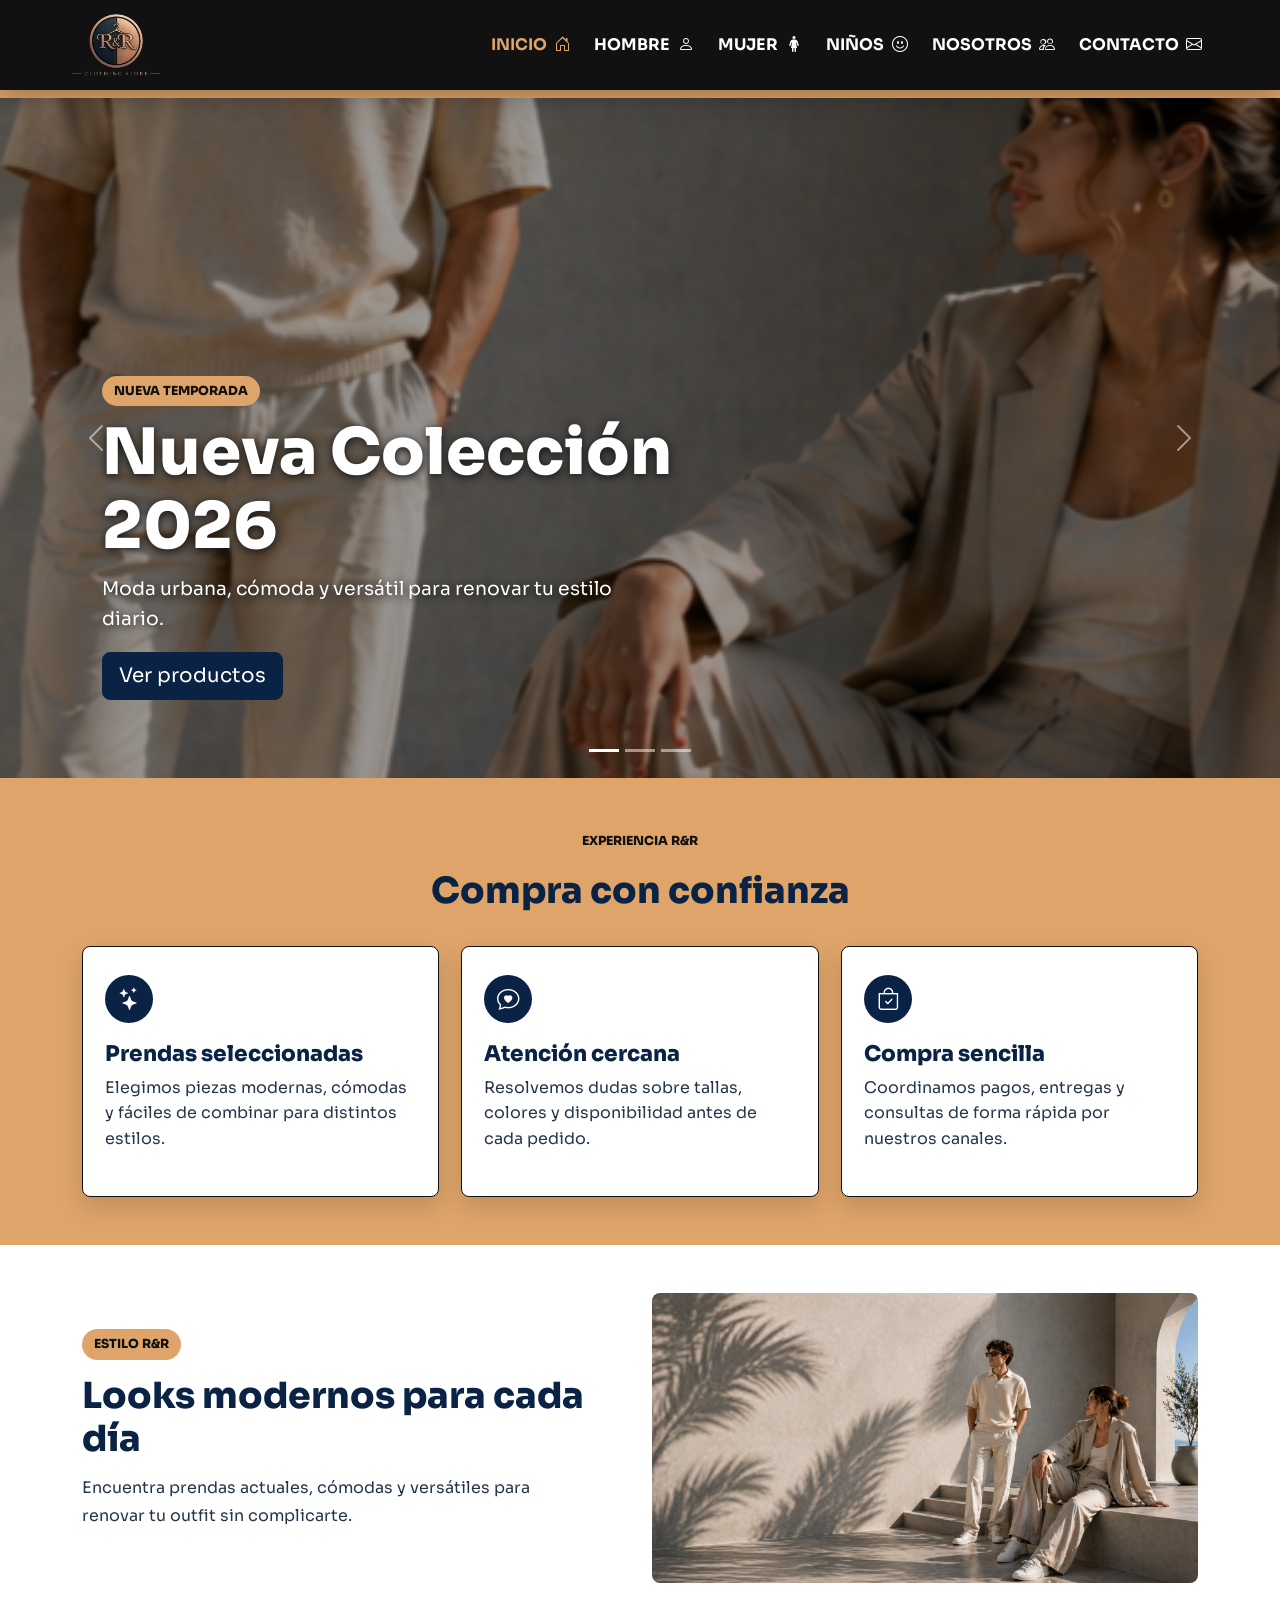
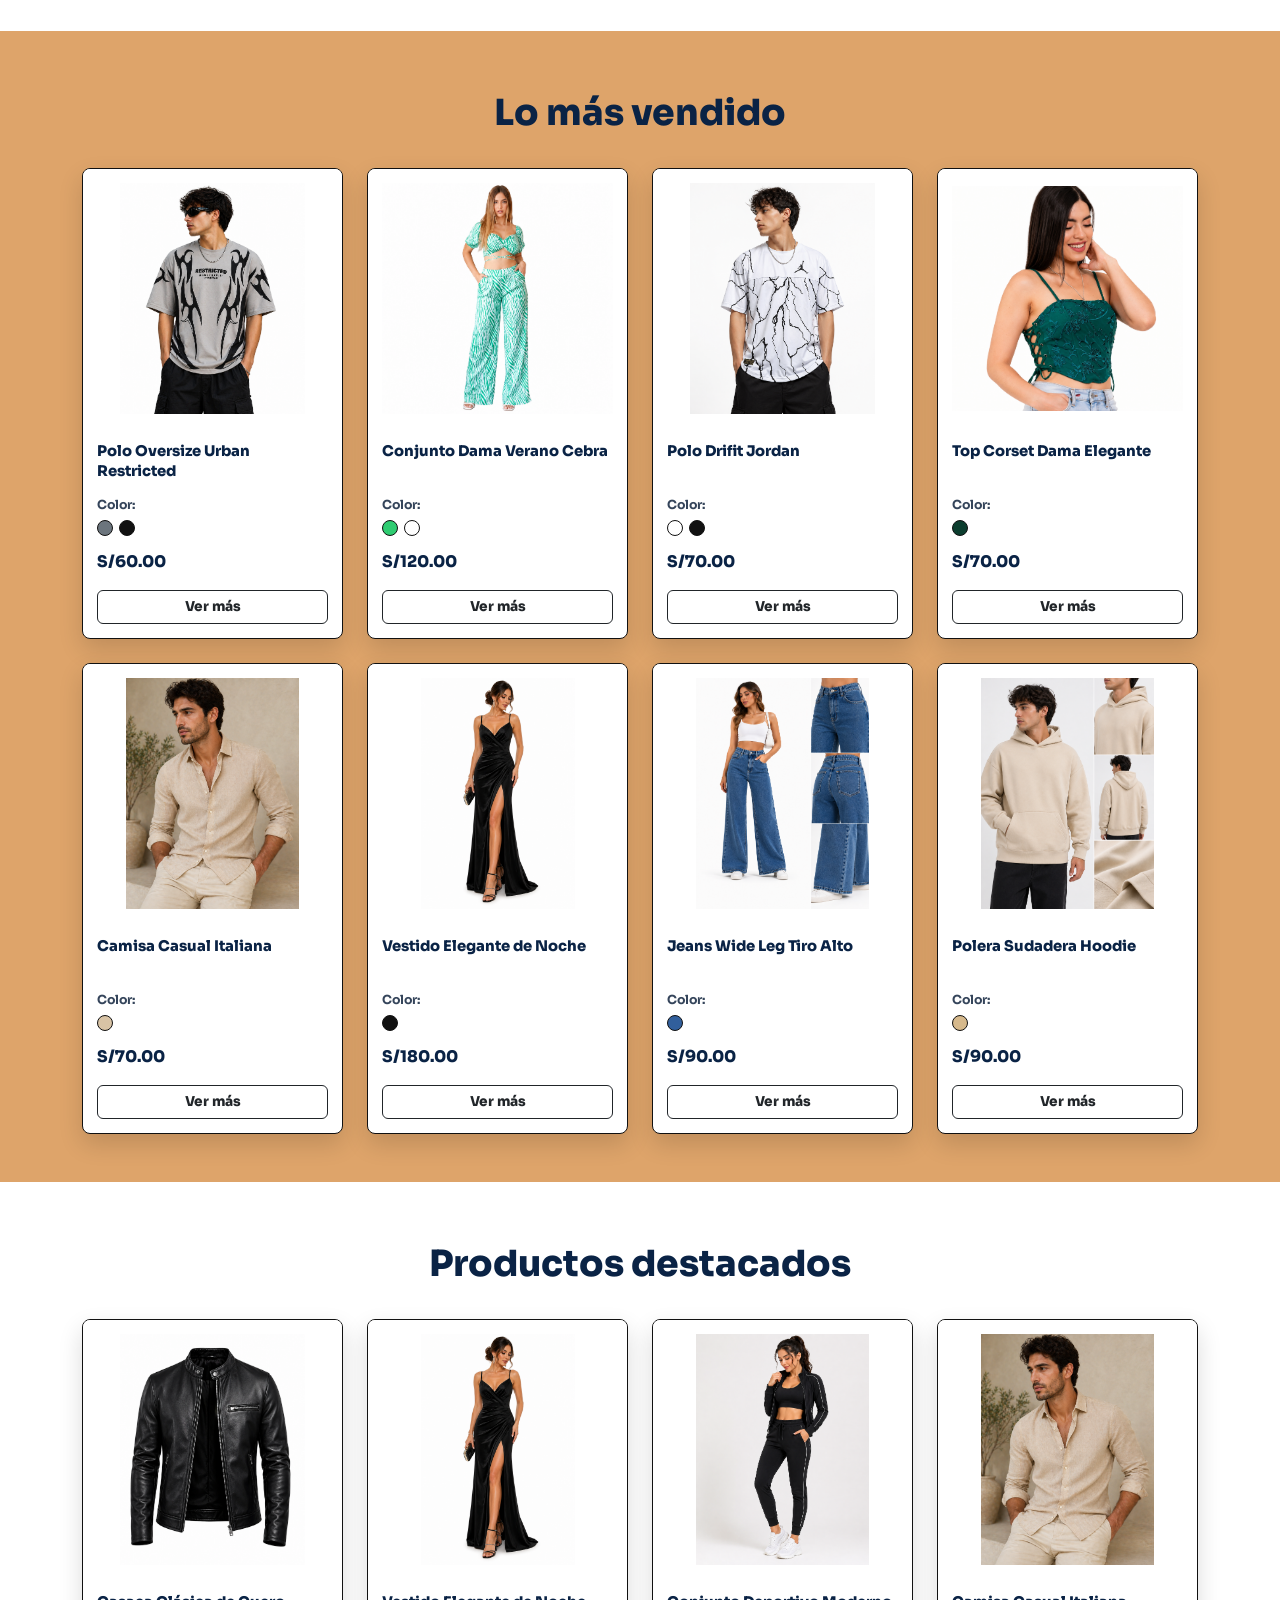
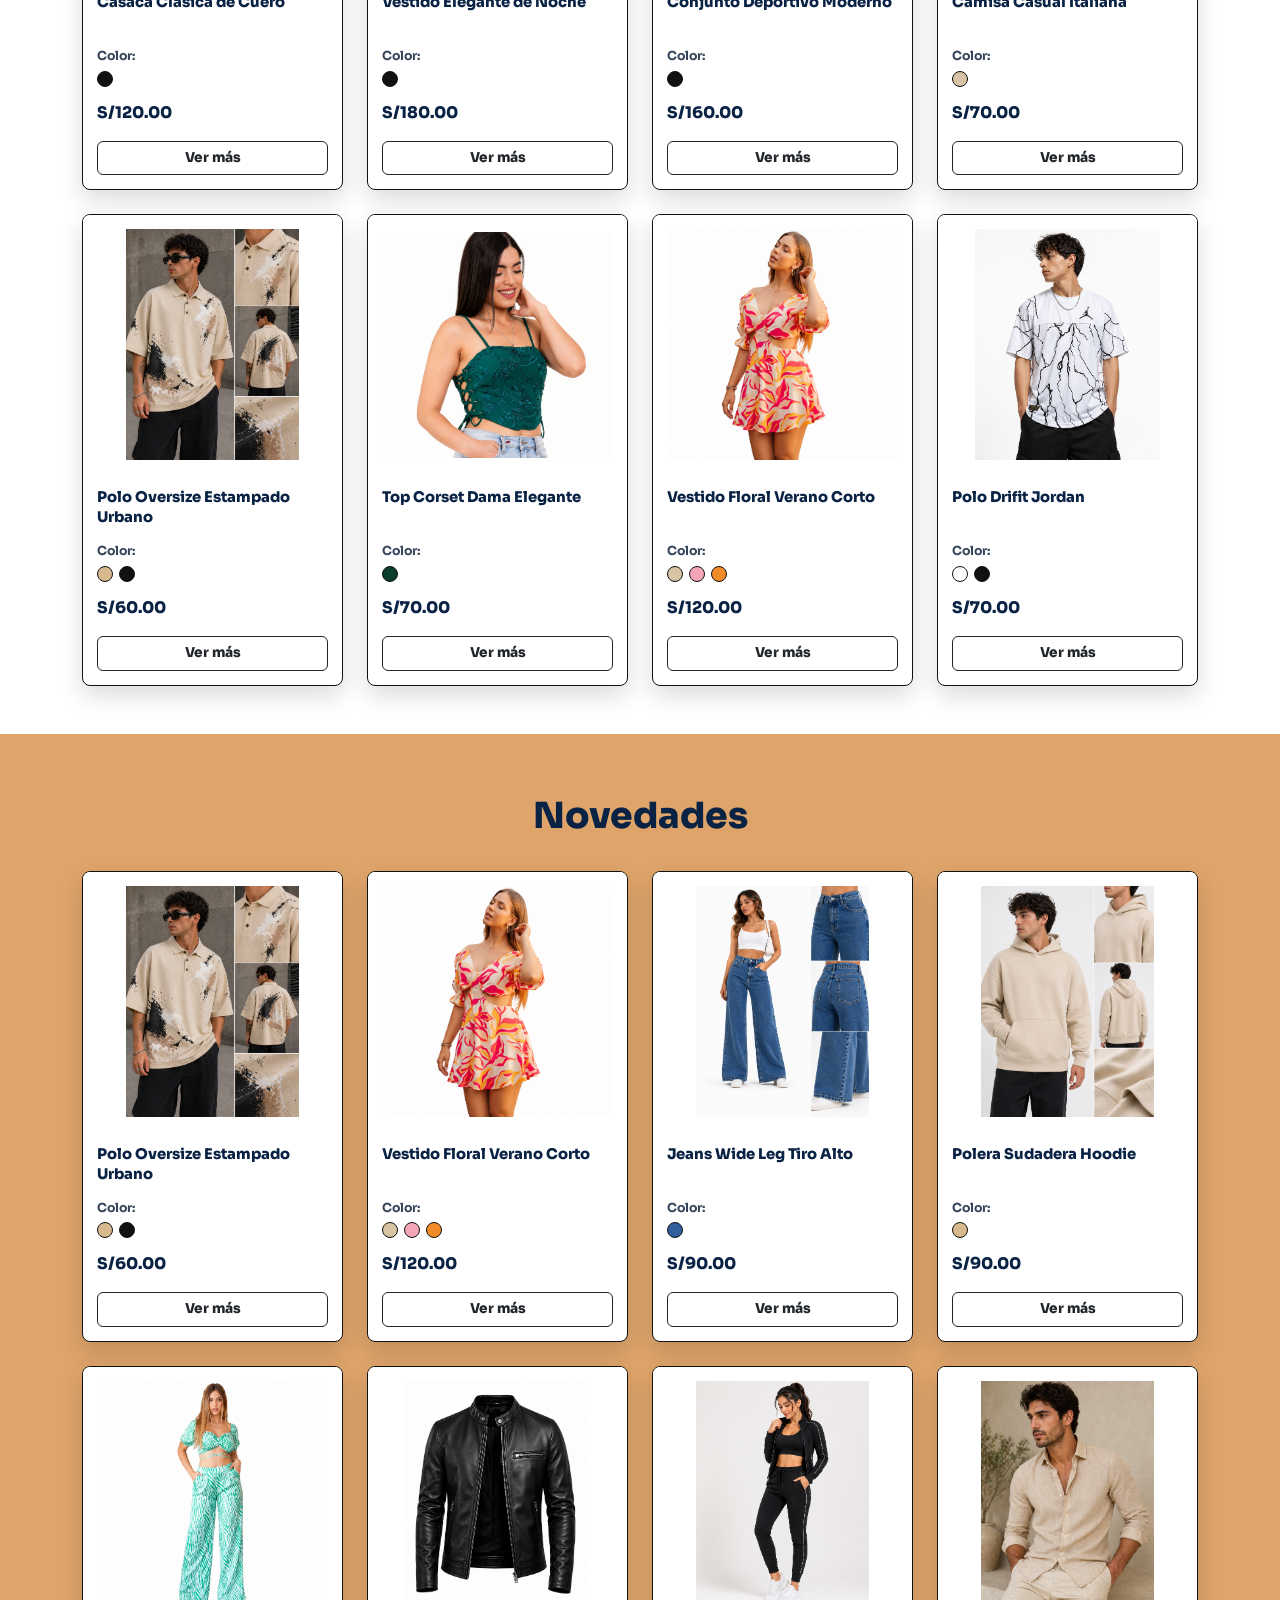
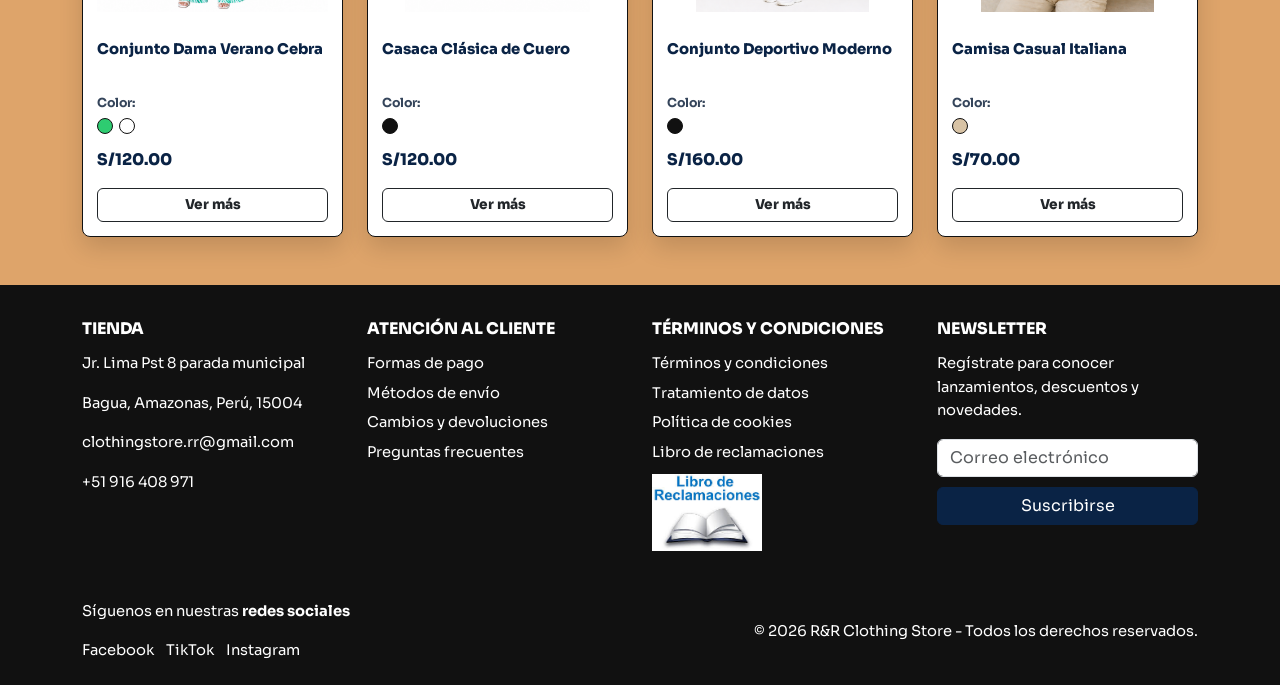
==== commit fd21d1a7: "validaciones de JS para el formulario de contacto y newsletter del footer" ====
--- a/index.html
+++ b/index.html
@@ -823,7 +823,7 @@
             </div>
         </div>
     </div>
-
+     <script src="formularios.js"></script>
     <script src="bootstrap-5.3.8-dist/js/bootstrap.bundle.min.js"></script>
 </body>
 </html>
--- a/css/estilos.css
+++ b/css/estilos.css
@@ -20,156 +20,8 @@
     font-family: "Sora", "Manrope", "Outfit", arial, sans-serif !important;
     background-color: var(--color-fondo) !important;
     color: var(--color-texto-oscuro);
-}
-
-/* Header - Smartphone */
-header {
-    display: flex;
-    flex-direction: column;
-    align-items: center;
-    background-color: var(--color-header-footer);
-    color: var(--color-texto-claro);
-    padding: 10px 15px;
-    position: sticky;
-    top: 0;
-    z-index: 1000;
-
-    .logo {
-        z-index: 1002;
-
-        img {
-            height: 65px;
-            display: block;
-        }
-    }
-
-    #menu-toggle,
-    .submenu-toggle {
-        display: none;
-    }
-
-    .menu-icono {
-        font-size: 30px;
-        cursor: pointer;
-        color: var(--color-texto-claro);
-        position: absolute;
-        top: 22px;
-        left: 20px;
-        z-index: 1003;
-
-        .icono-cerrar {
-            display: none;
-        }
-    }
-
-    #menu-toggle:checked ~ .menu-icono {
-        position: fixed;
-
-        .icono-abrir {
-            display: none;
-        }
-
-        .icono-cerrar {
-            display: inline-block;
-        }
-    }
-
-    .navegador {
-        position: fixed;
-        top: 0;
-        left: -100%;
-        width: 75%;
-        height: 100vh;
-        background-color: var(--color-header-footer);
-        transition: left 0.4s ease;
-        z-index: 1001;
-        padding: 95px 22px 30px;
-        border-radius: 0 25px 25px 0;
-
-        .menu {
-            display: flex;
-            flex-direction: column;
-            list-style: none;
-
-            .menu__item {
-                width: 100%;
-                border-bottom: 1px solid #2b2b2b;
-
-                .menu__link {
-                    display: flex;
-                    justify-content: space-between;
-                    align-items: center;
-                    padding: 18px 5px;
-                    font-size: 16px;
-                    color: var(--color-texto-claro);
-                    text-decoration: none;
-                    font-weight: bold;
-                    cursor: pointer;
-
-                    span {
-                        display: flex;
-                        gap: 10px;
-                        align-items: center;
-                    }
-
-                    i {
-                        font-size: 18px;
-                        color: var(--color-texto-claro);
-                    }
-                }
-
-                .submenu-mobile {
-                    position: fixed;
-                    top: 0;
-                    left: 100%;
-                    width: 75%;
-                    height: 100vh;
-                    background-color: var(--color-header-footer);
-                    padding: 95px 22px 30px;
-                    transition: left 0.4s ease;
-                    z-index: 1002;
-                    border-radius: 0 25px 25px 0;
-                }
-
-                .submenu-toggle:checked ~ .submenu-mobile {
-                    left: 0;
-                }
-
-                .submenu-back {
-                    display: flex;
-                    align-items: center;
-                    gap: 10px;
-                    color: var(--color-texto-claro);
-                    font-size: 18px;
-                    font-weight: bold;
-                    margin-bottom: 30px;
-                    cursor: pointer;
-                }
-
-                .submenu {
-                    display: block;
-                    list-style: none;
-
-                    .submenu__item {
-                        border-bottom: 1px solid #2b2b2b;
-                    }
-
-                    .submenu__link {
-                        display: block;
-                        padding: 18px 5px;
-                        color: var(--color-texto-claro);
-                        text-decoration: none;
-                        font-size: 16px;
-                        font-weight: bold;
-                    }
-                }
-            }
-        }
-    }
-
-    #menu-toggle:checked ~ .navegador {
-        left: 0;
-    }
+    padding-top: 92px;
+    padding-bottom: 0;
 }
 
 /* PORTADA CARRUSEL */
@@ -192,152 +44,156 @@
     text-shadow: 1px 1px 5px var(--color-header-footer);
 }
 
-.carousel-caption .btn {
-    padding: 12px 25px;
-    font-size: 1.2rem;
-}  
-
-
-/* Páginas de categorías - Smartphone */
-.pagina-hombre, 
-.pagina-mujer,
-.pagina-ninos {
-    display: block;
-    padding: 20px 14px;
-
-    #filtro-toggle {
-        display: none;
-    }
-
-    .filtro-boton {
-        position: sticky;
-        top: 110px;
-        z-index: 900;
-        display: inline-flex;
-        align-items: center;
-        gap: 8px;
+/* ==========================
+ESTILOS GENERALES
+========================== */
+
+/*
+body {
+    background-color: #f8f9fa;
+    padding-bottom: 80px;
+}*/
+
+.page-title {
+    font-size: 2rem;
+    font-weight: 700;
+    margin-bottom: 30px;
+}
+
+.section-title {
+    font-size: 1.5rem;
+    font-weight: 600;
+    margin-bottom: 20px;
+}
+
+/* Filtros de categorias */
+.category-page {
+    padding-bottom: 64px;
+}
+
+.desktop-filter,
+.product-filter-offcanvas {
+    background-color: var(--color-header-footer);
+    color: var(--color-texto-claro);
+
+    h4,
+    .offcanvas-title,
+    .form-label {
+        color: var(--color-texto-claro);
+        font-weight: 800;
+    }
+
+    .form-select {
+        border: 1px solid var(--color-fondo);
         background-color: var(--color-header-footer);
         color: var(--color-texto-claro);
-        padding: 12px 18px;
-        border-radius: 8px;
-        font-weight: bold;
-        font-size: 17px;
-        cursor: pointer;
-        margin-bottom: 25px;
-    }
-
-    .filtro {
-        position: fixed;
-        top: 0;
-        left: -100%;
-        width: 75%;
-        height: 100vh;
-        padding: 80px 22px 30px;
+        font-weight: 600;
+    }
+
+    .form-select option {
         background-color: var(--color-header-footer);
         color: var(--color-texto-claro);
-        transition: left 0.4s ease;
-        z-index: 1005;
-        overflow-y: auto;
-        border-right: 4px solid var(--color-fondo);
-
-        .filtro-cerrar {
-            position: absolute;
-            top: 25px;
-            right: 20px;
-            font-size: 30px;
-            color: var(--color-texto-claro);
-            cursor: pointer;
-        }
-
-        h2 {
-            text-align: left;
-            font-size: 30px;
-            margin-bottom: 28px;
-        }
-
-        .filtro__grupo {
-            margin-bottom: 30px;
-            padding-bottom: 25px;
-            border-bottom: 1px solid var(--color-fondo);
-
-            h3 {
-                margin-bottom: 12px;
-                font-size: 24px;
-            }
-
-            label {
-                display: block;
-                margin: 10px 0;
-                font-size: 18px;
-            }
-        }
-
-        .filtro-aceptar {
-            display: block;
-            width: 100%;
-            text-align: center;
-            background-color: var(--color-fondo);
-            color: var(--color-header-footer);
-            padding: 14px;
-            border-radius: 8px;
-            font-weight: bold;
-            font-size: 18px;
-            cursor: pointer;
-            margin-top: 25px;
-        }
-    }
-
-    #filtro-toggle:checked ~ .filtro {
-        left: 0;
-    }
-}
-
-/* títulos de página principa */
-main > h2 {
-    margin: 40px 0 25px;
-    font-size: 30px;
-    text-align: center;
-}
-
-main > section {
-    margin-bottom: 15px;
-}
-
-
-
-/* PRODUCTOS 'páginas hijos' - Smartphone */
-.contenido-productos {
+    }
+
+    .form-select:focus {
+        border-color: var(--color-fondo);
+        box-shadow: 0 0 0 0.2rem rgba(222, 164, 106, 0.22);
+    }
+}
+
+.price-range {
+    .form-range {
+        accent-color: var(--color-fondo);
+    }
+    .form-range::-webkit-slider-runnable-track {
+        background-color: rgba(255, 255, 255, 0.35);
+    }
+    .form-range::-webkit-slider-thumb {
+        background-color: var(--color-fondo);
+    }
+    .form-range::-moz-range-track {
+        background-color: rgba(255, 255, 255, 0.35);
+    }
+    .form-range::-moz-range-thumb {
+        background-color: var(--color-fondo);
+        border: 0;
+    }
+    .range-labels {
+        display: flex;
+        justify-content: space-between;
+        color: var(--color-texto-claro);
+        font-size: 0.85rem;
+        font-weight: 700;
+    }
+}
+
+.desktop-filter {
+    display: block;
+    top: 110px;
+    padding: 22px;
+    border: 1px solid var(--color-fondo);
+    border-radius: 8px;
+}
+
+.filter-bar {
+    position: fixed;
+    right: 0;
+    bottom: 0;
+    left: 0;
+    z-index: 1020;
+    padding: 10px 14px;
+    background-color: var(--color-header-footer);
+    border-top: 1px solid var(--color-fondo);
+}
+
+.filter-toggle {
+    border: 1px solid var(--color-fondo);
+    background-color: var(--color-header-footer);
+    color: var(--color-fondo);
+    font-weight: 800;
+}
+
+.filter-toggle:hover,
+.filter-toggle:focus {
+    border-color: var(--color-fondo);
+    background-color: var(--color-fondo);
+    color: var(--color-header-footer);
+}
+
+.product-filter-offcanvas {
+    right: 0;
+    left: 0;
     width: 100%;
-
-    .titulo-pagina {
-        text-align: center;
-        font-size: 32px;
-        margin-bottom: 30px;
-        color: var(--color-texto-oscuro);
-    }
-
-    .productos__titulo-seccion {
-        text-align: center;
-        margin: 40px 0 25px;
-        font-size: 30px;
-        color: var(--color-texto-oscuro);
-    }
-}
-
-
+    max-width: 100vw;
+    height: 74vh;
+    border-top: 1px solid var(--color-fondo);
+    overflow-x: hidden;
+
+    .offcanvas-header {
+        border-bottom: 1px solid rgba(222, 164, 106, 0.35);
+    }
+
+    .offcanvas-body {
+        overflow-x: hidden;
+    }
+
+    .btn-close {
+        filter: invert(1) brightness(2);
+        opacity: 1;
+    }
+}
 
 /* INDEX UND2 - Bootstrap, CSS Grid y Mobile First */
 html,
 body {
-    overflow-x: hidden;
-}
-
+    overflow-x: clip;
+}
 
 .site-header {
     display: block;
     padding: 0;
     background-color: var(--color-header-footer);
-    box-shadow: 0 8px 20px var(--color-header-footer);
+    box-shadow: 0 8px 20px rgba(0, 0, 0, 0.25);
     position: fixed;
     top: 0;
     left: 0;
@@ -351,7 +207,7 @@
 }
 
 .site-header + main {
-    padding-top: 82px;
+    padding-top: 0;
 }
 
 .site-logo img {
@@ -452,7 +308,7 @@
     justify-content: center;
     width: 42px;
     height: 42px;
-    border: 1px solid var(--color-header-footer);
+    border: 1px solid #ffffff25;
     color: var(--color-texto-claro);
     background-color: transparent;
     border-radius: 50%;
@@ -470,7 +326,7 @@
     display: flex;
     align-items: center;
     min-height: 56px;
-    border-bottom: 1px solid var(--color-header-footer);
+    border-bottom: 1px solid #ffffff18;
     color: var(--color-texto-claro);
     font-weight: 700;
     text-decoration: none;
@@ -580,7 +436,7 @@
     background-color: var(--color-texto-claro);
     border: 1px solid var(--color-header-footer);
     border-radius: 8px;
-    box-shadow: 0 10px 25px var(--color-header-footer);
+    box-shadow: 0 10px 25px rgba(0, 0, 0, 0.14);
 }
 
 .categoria-card i {
@@ -656,132 +512,72 @@
     background-color: var(--color-texto-claro);
     border: 1px solid var(--color-header-footer);
     border-radius: 8px;
-    box-shadow: 0 10px 25px var(--color-header-footer);
+    box-shadow: 0 10px 25px rgba(0, 0, 0, 0.14);
     transition: transform 0.25s ease, box-shadow 0.25s ease;
-}
-
-.product-card:hover {
-    transform: translateY(-5px);
-    box-shadow: 0 16px 32px var(--color-header-footer);
-}
-
-.product-card > img {
-    width: 100%;
-    aspect-ratio: 1 / 1;
-    padding: 14px;
-    object-fit: contain;
-    background-color: var(--color-texto-claro);
-}
-
-.product-info {
-    display: flex;
-    flex: 1;
-    flex-direction: column;
-    padding: 14px;
-}
-
-.product-name {
-    min-height: 44px;
-    color: var(--color-texto-oscuro);
-    font-size: 0.92rem;
-    font-weight: 800;
-    line-height: 1.35;
-}
-
-.color-title {
-    margin-top: 10px;
-    color: #35455b;
-    font-size: 0.78rem;
-    font-weight: 700;
-}
-
-.colors {
-    display: flex;
-    flex-wrap: wrap;
-    gap: 6px;
-    min-height: 20px;
-    margin-top: 5px;
-}
-
-.color-circle {
-    display: inline-block;
-    width: 16px;
-    height: 16px;
-    border: 1px solid var(--color-header-footer);
-    border-radius: 50%;
-}
-
-.price {
-    margin-top: 10px;
-    color: var(--color-texto-oscuro);
-    font-size: 1rem;
-    font-weight: 900;
-}
-
-.product-info .btn {
-    margin-top: auto;
-    font-size: 0.85rem;
-    font-weight: 800;
-}
-
-.producto-card {
-    display: flex;
-    flex-direction: column;
-    overflow: hidden;
-    background-color: var(--color-texto-claro);
-    border: 1px solid var(--color-header-footer);
-    border-radius: 8px;
-    box-shadow: 0 10px 25px var(--color-header-footer);
-    transition: transform 0.25s ease, box-shadow 0.25s ease;
-}
-
-.producto-card:hover {
-    transform: translateY(-5px);
-    box-shadow: 0 16px 32px var(--color-header-footer);
-}
-
-.producto-card figure {
-    display: flex;
-    align-items: center;
-    justify-content: center;
-    aspect-ratio: 1 / 1;
-    margin: 0;
-    padding: 18px;
-    background-color: var(--color-texto-claro);
-}
-
-.producto-card img {
-    width: 100%;
-    height: 100%;
-    object-fit: contain;
-}
-
-.producto-card__body {
-    display: flex;
-    flex: 1;
-    flex-direction: column;
-    gap: 8px;
-    padding: 16px;
-}
-
-.producto-card__body h3 {
-    margin: 0;
-    color: var(--color-texto-oscuro);
-    font-size: 1rem;
-    font-weight: 800;
-    line-height: 1.35;
-}
-
-.producto-card__body p {
-    margin: 0;
-    color: #35455b;
-    font-size: 0.92rem;
-}
-
-.producto-card__body strong {
-    margin-top: auto;
-    color: var(--color-texto-oscuro);
-    font-size: 1.05rem;
+
+    &:hover {
+        transform: translateY(-5px);
+        box-shadow: 0 16px 32px rgba(0, 0, 0, 0.22);
+    }
+
+    > img {
+        width: 100%;
+        aspect-ratio: 1 / 1;
+        padding: 14px;
+        object-fit: contain;
+        background-color: var(--color-texto-claro);
+    }
+
+    .product-info {
+        display: flex;
+        flex: 1;
+        flex-direction: column;
+        padding: 14px;
+
+        .btn {
+            margin-top: auto;
+            font-size: 0.85rem;
+            font-weight: 800;
+        }
+    }
+
+    .product-name {
+        min-height: 44px;
+        color: var(--color-texto-oscuro);
+        font-size: 0.92rem;
+        font-weight: 800;
+        line-height: 1.35;
+    }
+
+    .color-title {
+        margin-top: 10px;
+        color: #35455b;
+        font-size: 0.78rem;
+        font-weight: 700;
+    }
+
+    .colors {
+        display: flex;
+        flex-wrap: wrap;
+        gap: 6px;
+        min-height: 20px;
+        margin-top: 5px;
+    }
+
+    .color-circle {
+        display: inline-block;
+        width: 16px;
+        height: 16px;
+        border: 1px solid var(--color-header-footer);
+        border-radius: 50%;
+    }
+
+    .price {
+        margin-top: 10px;
+        color: var(--color-texto-oscuro);
+        font-size: 1rem;
+        font-weight: 900;
+    }
 }
 
 .site-footer {
@@ -921,64 +717,59 @@
 }
 
 @media (min-width: 768px) {
+    body {
+        padding-top: 98px;
+    }
     .site-logo img {
         height: 64px;
     }
-
     .site-header + main {
-        padding-top: 82px;
-    }
-
+    padding-top: 0;
+    }
     .portada .carousel-item,
     .portada__img {
         height: clamp(560px, calc(100vh - 82px), 640px);
         min-height: 560px;
     }
-
     .portada__caption {
         bottom: 78px;
         left: 8%;
     }
-
     .portada__caption h1,
     .portada__caption h2 {
         font-size: 3rem;
     }
-
     .portada__caption p {
         font-size: 1.18rem;
     }
-
     .section-heading {
         margin-bottom: 34px;
     }
-
     .section-heading h2,
     .promo-responsiva__contenido h2 {
         font-size: 2.25rem;
     }
-
     .categorias-grid {
         grid-template-columns: repeat(3, minmax(0, 1fr));
         gap: 22px;
     }
-
     .site-footer .row > .col-md-6 {
         width: 50%;
     }
-
     .footer-bottom {
         grid-template-columns: 1fr auto;
         align-items: center;
         text-align: left;
     }
-
     .redes__link {
         justify-content: flex-start;
     }
 }
 
 @media (min-width: 992px) {
+    .category-page {
+        padding-bottom: 0;
+    }
     .site-header .offcanvas {
         position: static;
         width: auto;
@@ -989,416 +780,109 @@
         background-color: transparent !important;
         overflow: visible;
     }
-
     .site-header .offcanvas-header {
         display: none;
     }
-
     .site-header .offcanvas-body {
         display: flex;
         flex-grow: 1;
         padding: 0;
         overflow: visible;
     }
-
     .site-header .dropdown-menu {
         z-index: 2000;
     }
-
     .mobile-submenu-panel,
     .submenu-open {
         display: none;
     }
-
         .site-header .dropdown:hover > .dropdown-menu {
         display: block;
         margin-top: 0;
     }
-
     .site-header .dropdown:hover > .nav-link {
         color: var(--color-fondo);
     }
-}
-@media (min-width: 1024px) {
+    .desktop-filter {
+        position: sticky;
+        display: block;
+        top: 110px;
+        padding: 22px;
+        border: 1px solid var(--color-fondo);
+        border-radius: 8px;
+    }
+}
+@media (min-width: 1200px) {
     .portada .carousel-item,
     .portada__img {
         height: clamp(600px, calc(100vh - 88px), 680px);
         min-height: 600px;
     }
-
     .portada__caption h1,
     .portada__caption h2 {
         font-size: 4rem;
     }
-
     .promo-responsiva__contenido {
         padding-right: 40px;
     }
-
     .site-footer .row > .col-lg-3 {
         width: 25%;
     }
 }
-/* Contenedor de productos */
-.productos {
-    display: grid;
-    grid-template-columns: repeat(2, 1fr);
-    gap: 14px;
-    padding: 0 8px;
-
-    .productos__item {
-        width: 100%;
-        display: flex;
-        flex-direction: column;
-        background-color: transparent;
-
-        transition: transform 0.3s ease,
-                    box-shadow 0.3s ease;
-
-        &:hover {
-            transform: translateY(-5px);
-            box-shadow: 0 10px 25px var(--color-header-footer);
-        }
-
-        figure {
-            width: 100%;
-            height: 220px;
-            display: flex;
-            align-items: center;
-            justify-content: center;
-            background-color: var(--color-texto-claro);
-            margin: 0;
-
-            img {
-                max-width: 100%;
-                max-height: 100%;
-                object-fit: contain;
-            }
-        }
-
-        .productos__titulo {
-            order: 1;
-            font-size: 15px;
-            color: var(--color-texto-oscuro);
-            margin: 10px 6px 5px;
-            font-weight: bold;
-        }
-
-        .productos__color {
-            order: 2;
-            font-size: 13px;
-            color: var(--color-texto-oscuro);
-            margin: 2px 6px;
-        }
-
-        .productos__precio {
-            order: 3;
-            font-size: 15px;
-            font-weight: bold;
-            color: var(--color-texto-oscuro);
-            margin: 8px 6px 0;
-        }
-    }
-}
-/* FOOTER - Smartphone */
-
-footer {
-    display: flex;
-    flex-direction: column;
-    gap: 25px;
-    padding: 25px 20px;
-    background-color: var(--color-header-footer);
-    color: var(--color-texto-claro);
-
-    section {
-        width: 100%;
-    }
-
-    h3 {
-        margin-bottom: 12px;
-        font-size: 16px;
-    }
-
-    p,
-    a {
-        font-size: 14px;
-        color: var(--color-texto-claro);
-        margin: 5px 0;
-    }
-
-    a:hover {
-        color: var(--color-fondo);
-    }
-
-    .redes {
-        width: 100%;
-        text-align: center;
-        margin-top: 10px;
-    }
-
-    .redes__link {
-        display: flex;
-        justify-content: center;
-        gap: 15px;
-        flex-wrap: wrap;
-    }
-
-    .copyright {
-        width: 100%;
-        text-align: center;
-        margin-top: 10px;
-        padding-top: 15px;
-        border-top: 1px solid var(--color-header-footer);
-    }
-
-    .newsletter-form {
-        display: flex;
-        flex-direction: column;
-        gap: 10px;
-        margin-top: 10px;
-
-        input {
-            width: 100%;
-            padding: 10px;
-            border: none;
-            outline: none;
-        }
-
-        button {
-            width: 100%;
-            padding: 10px 15px;
-            background-color: var(--color-fondo);
-            border: none;
-            cursor: pointer;
-        }
-    }
-
-    .libro-reclamaciones {
-        font-size: 16px;
-        margin: 20px 0 10px;
-    }
-
-    .libro-reclamaciones-img {
-        height: 70px;
-        margin-left: 0;
-    }
-}
-
-/* NOSOTROS  */
-
-.nosotros {
-    width: calc(100% - 30px);
-    margin: 20px auto;
-    padding: 0 0 50px;
-    background: var(--color-texto-claro);
-    color: var(--color-texto-oscuro);
-    border-radius: 18px;
-    box-shadow: 0 10px 25px var(--color-texto-oscuro);
-
-    &::before {
-        display: none;
-    }
-
-    h1 {
-        margin: 0 0 35px;
-        padding: 40px 20px;
-        text-align: center;
-        font-family: "Sora", "Manrope", "Outfit", arial, sans-serif;
-        font-size: 2.2rem;
-        color: var(--color-texto-oscuro);
-        background: var(--color-fondo);
-    }
-
-    > p {
-        max-width: 100%;
-        margin: 0;
-        padding: 0 22px;
-        font-size: 1rem;
-        line-height: 1.8;
-        color: var(--color-texto-oscuro);
-
-        strong {
-            color: var(--color-fondo);
-        }
-    }
-
-    .bloques {
-        display: grid;
-        grid-template-columns: 1fr;
-        gap: 20px;
-        padding: 0 18px;
-        margin-top: 45px;
-
-        .bloque {
-            background: var(--color-texto-claro);
-            padding: 35px 22px;
-            border-radius: 16px;
-            text-align: center;
-            box-shadow: 0 12px 28px var(--color-texto-oscuro);
-            border-top: 4px solid var(--color-fondo);
-            transition: transform 0.3s ease, box-shadow 0.3s ease;
-
-            &:hover {
-                transform: translateY(-6px);
-                box-shadow: 0 18px 38px rgba(16, 32, 42, 0.15);
-            }
-
-            h2 {
-                font-family: "Sora", "Manrope", "Outfit", arial, sans-serif;
-                font-size: 1.6rem;
-                color: var(--color-texto-oscuro);
-                margin-bottom: 16px;
-            }
-
-            p {
-                font-size: 1rem;
-                line-height: 1.7;
-                color: var(--color-texto-oscuro);
-                max-width: 100%;
-                margin: 0 auto;
-            }
-        }
-    }
-
-    > h2 {
-        display: block;
-        margin: 50px 0 20px;
-        text-align: center;
-        font-family: "Sora", "Manrope", "Outfit", arial, sans-serif;
-        font-size: 1.8rem;
-        color: var(--color-header-footer);
-        padding: 0 15px;
-
-        i{
-            display: block;
-            font-size: 2.7rem;
-            color: var(--color-fondo);
-            margin-bottom: 14px;
-        }
-    }
-
-    > ul {
-        display: grid;
-        grid-template-columns: 1fr;
-        gap: 16px;
-        padding: 0 18px;
-        margin: 0;
-        list-style: none;
-
-        li {
-            background: var(--color-texto-claro);
-            padding: 22px 18px;
-            border-radius: 14px;
-            text-align: center;
-            color: var(--color-texto-oscuro);
-            box-shadow: 0 10px 25px var(--color-texto-oscuro);
-            border-top: 3px solid var(--color-fondo);
-
-            i{
-                display: block;
-                color: var(--color-fondo);
-                font-size: 1.6rem;
-                margin-bottom: 10px;
-            }
-        }
-    }
-}
-
-
-/* CONTACTO - Smartphone */
-
-.contacto {
-    width: 92%;
-    margin: 25px auto;
-    padding: 20px;
-    background-color: var(--color-texto-claro);
-    border-radius: 12px;
-    line-height: 1.6;
-
-    h1 {
-        text-align: center;
-        margin-bottom: 20px;
-        font-size: 2rem;
-        color: var(--color-header-footer);
-    }
-
-    h2 {
-        margin-top: 20px;
-        font-size: 1.4rem;
-        color: var(--color-texto-oscuro);
-    }
-
-    .contacto__info {
-        margin: 20px 0;
-        padding: 15px;
-        background-color: var(--color-texto-claro);
-        border-radius: 10px;
-    }
-
-    .contacto__botones {
-        display: flex;
-        flex-direction: column;
-        gap: 12px;
-        margin: 20px 0;
-
-        .boton-whatsapp,
-        .boton-facebook {
-            width: 100%;
-            padding: 12px;
-            color: var(--color-texto-claro);
-            text-decoration: none;
-            border-radius: 8px;
-            font-weight: bold;
-            text-align: center;
-        }
-
-        .boton-whatsapp {
-            background-color: #25D366;
-        }
-
-        .boton-facebook {
-            background-color: #1877F2;
-        }
-    }
-
-    form {
-        display: flex;
-        flex-direction: column;
-        gap: 15px;
-
-        label {
-            font-size: 16px;
-            font-weight: bold;
-            color: #0a2345;
-        }
-
-        input,
-        textarea {
-            width: 100%;
-            max-width: 100%;
-            padding: 12px;
-            font-size: 16px;
-            border: 1px solid #aaa;
-            border-radius: 6px;
-        }
-
-        textarea {
-            height: 140px;
-            resize: vertical;
-        }
-
-        button {
-            width: 100%;
-            padding: 12px 20px;
-            background: var(--color-fondo);
-            color: #111;
-            border: none;
-            border-radius: 6px;
-            font-weight: bold;
-            cursor: pointer;
-        }
-    }
-}
-
-
-
+@media (min-width: 1400px) {
+    .carousel-item img {
+        height: 700px;
+    }
+    .product-col {
+        width: 20%;
+    }
+}
+/* Cards de misión, visión y beneficios */
+main .card.shadow-sm {
+    transition: transform 0.3s ease, box-shadow 0.3s ease;
+}
+
+main .card.shadow-sm:hover {
+    transform: translateY(-5px);
+    box-shadow: 0 15px 30px rgba(0, 0, 0, 0.12);
+}
+
+
+/*COLORES PARA LOS MENSAJES DE ALERTA EN FORMULARIOS*/
+.js-alerta {
+    margin-top: 12px;
+    padding: 12px 14px;
+    border-radius: 8px;
+    font-weight: 700;
+}
+
+.js-alerta--ok {
+    color: #0f5132;
+    background-color: #d1e7dd;
+    border: 1px solid #badbcc;
+}
+
+.js-alerta--error {
+    color: #842029;
+    background-color: #f8d7da;
+    border: 1px solid #f5c2c7;
+}
+
+.js-error {
+    margin-top: 6px;
+    color: #842029;
+    font-size: 0.82rem;
+    font-weight: 800;
+}
+
+.form-control.is-invalid,
+.form-select.is-invalid {
+    border-color: #dc3545 !important;
+    box-shadow: 0 0 0 0.18rem rgba(220, 53, 69, 0.15);
+}
+
+.form-control.is-valid,
+.form-select.is-valid {
+    border-color: #198754 !important;
+    box-shadow: 0 0 0 0.18rem rgba(25, 135, 84, 0.15);
+}
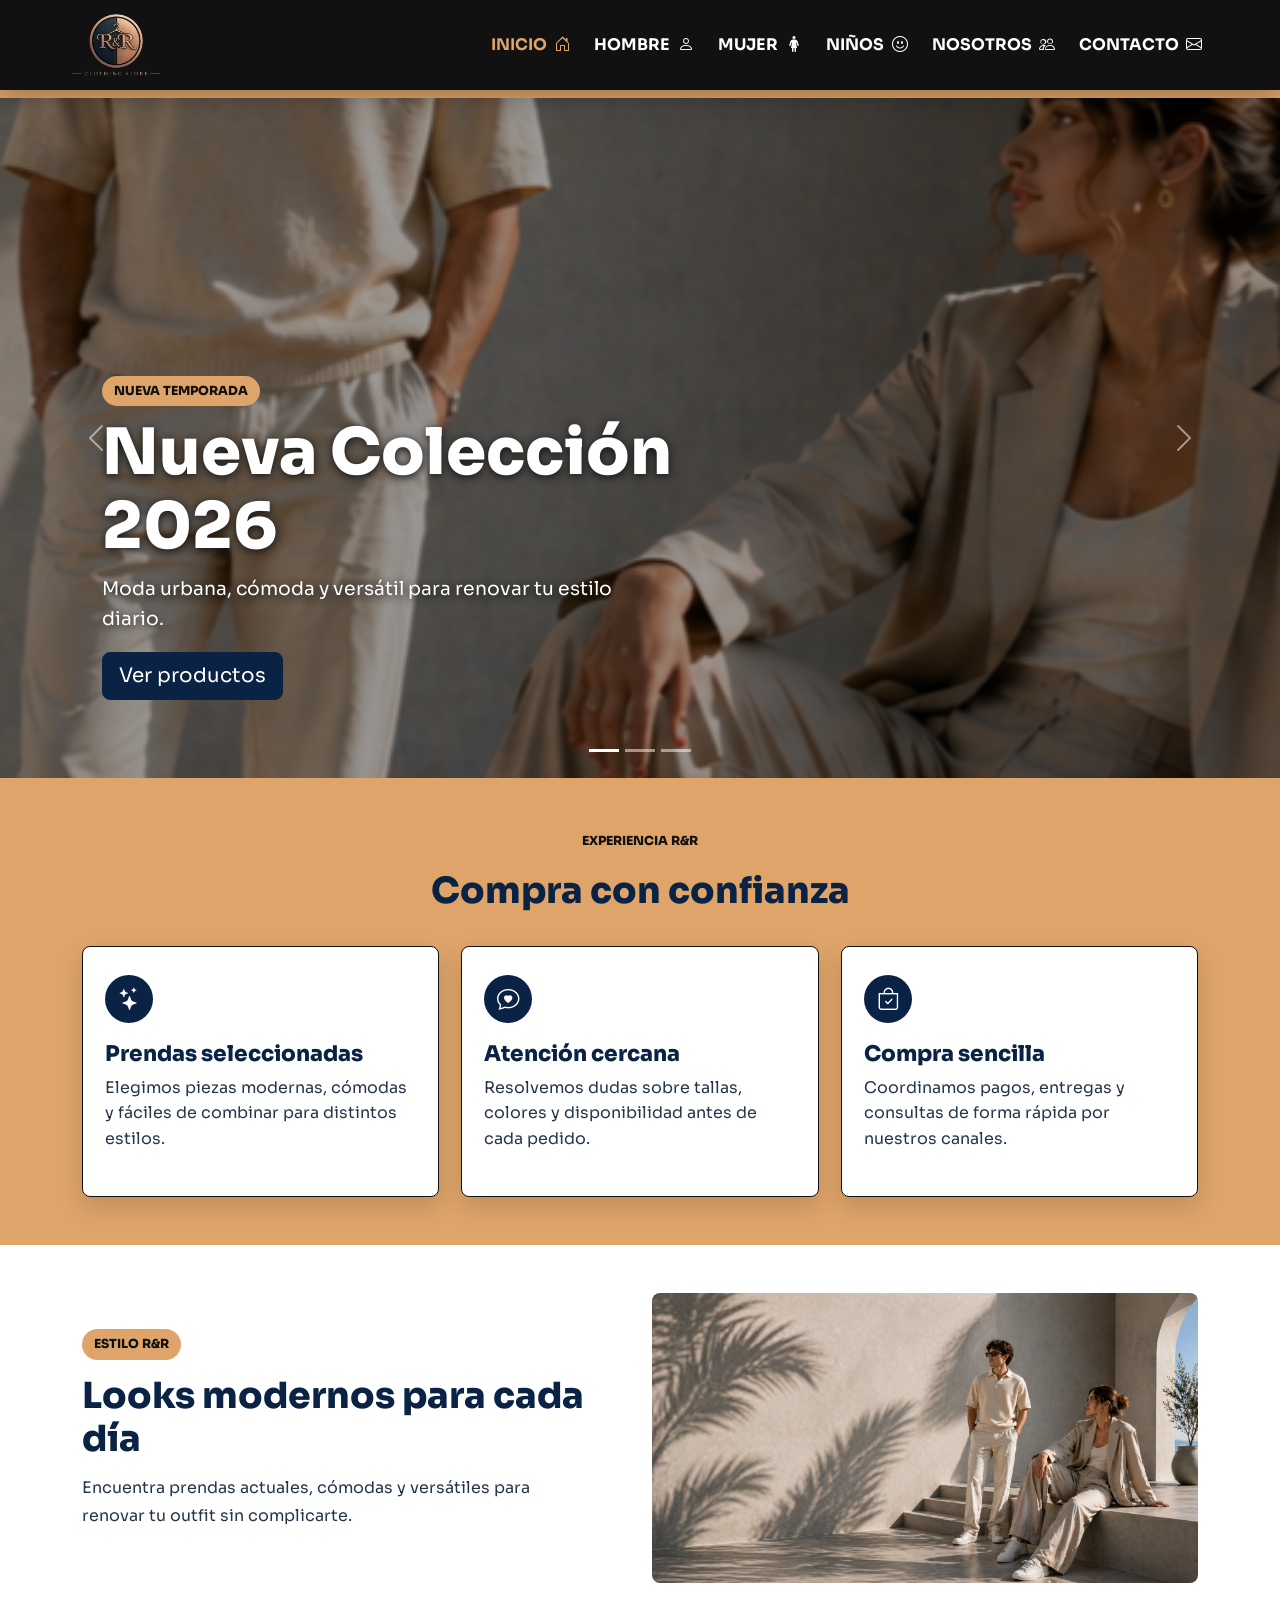
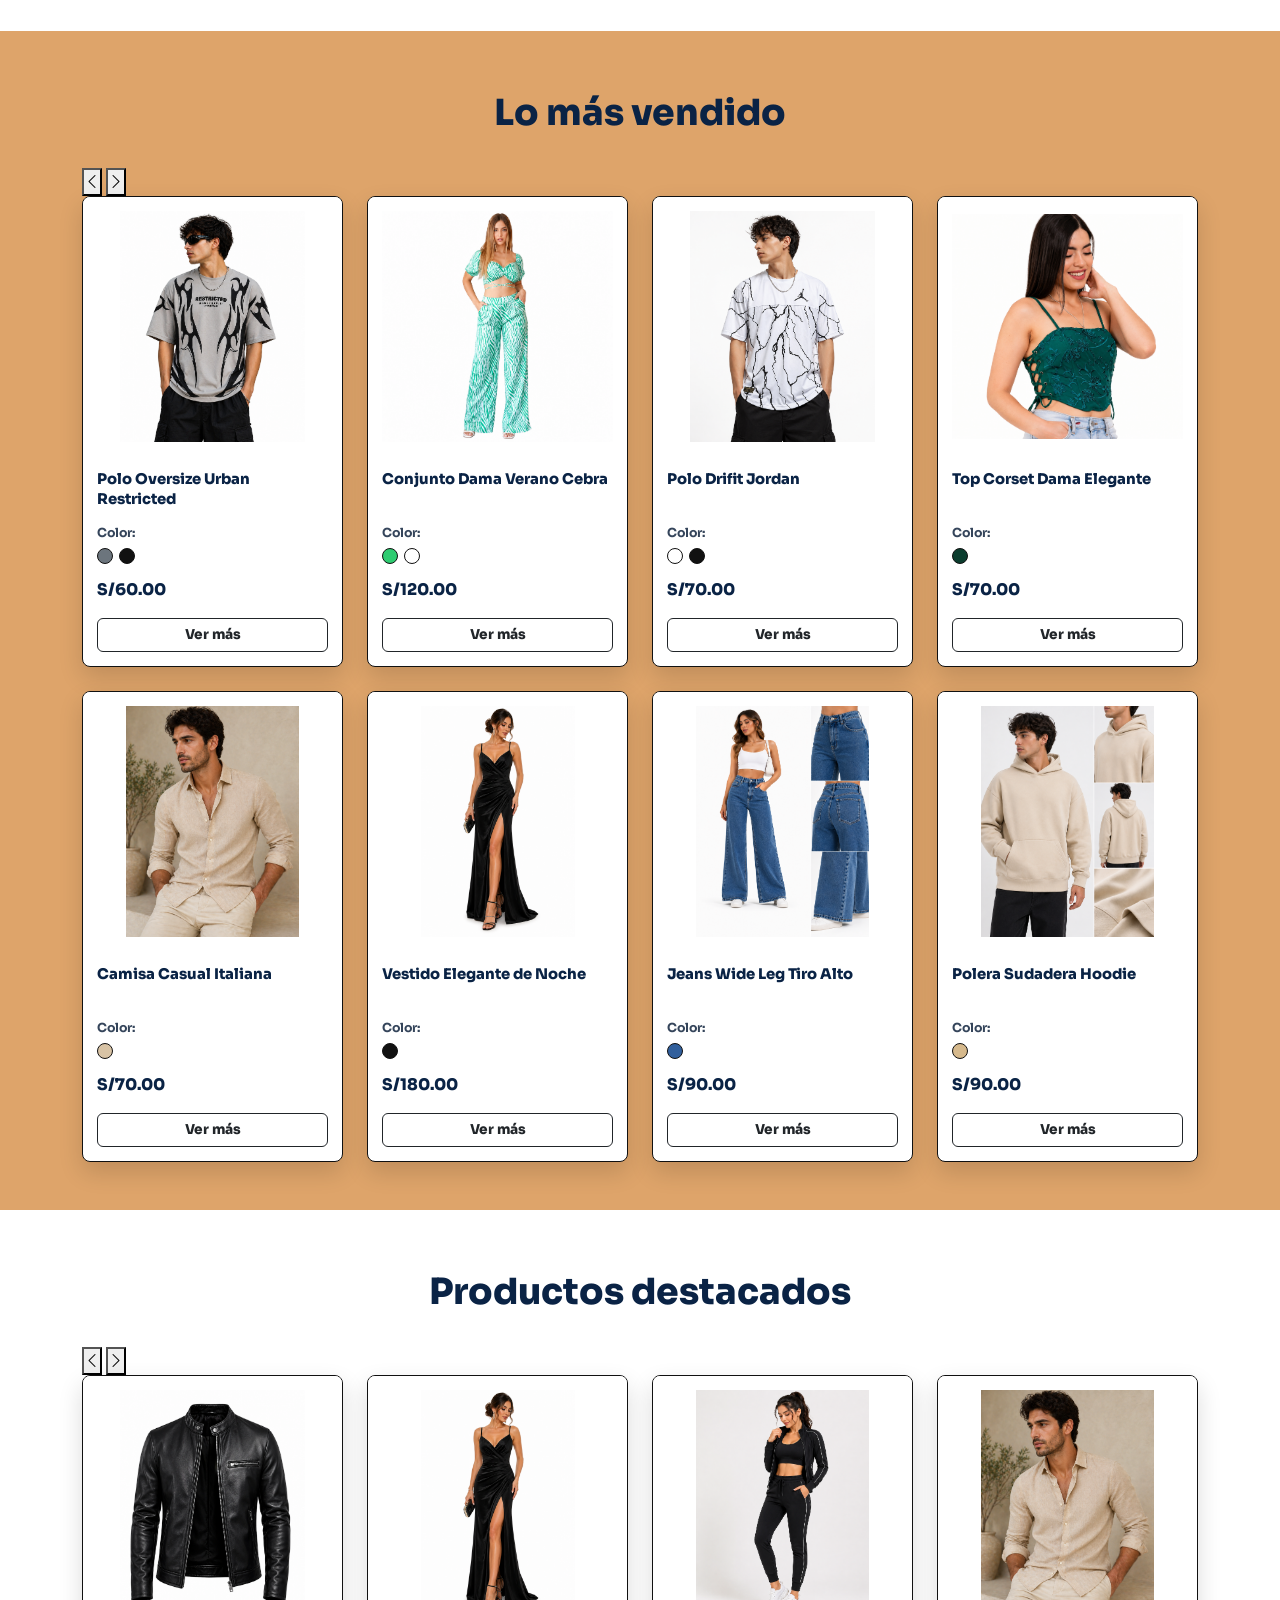
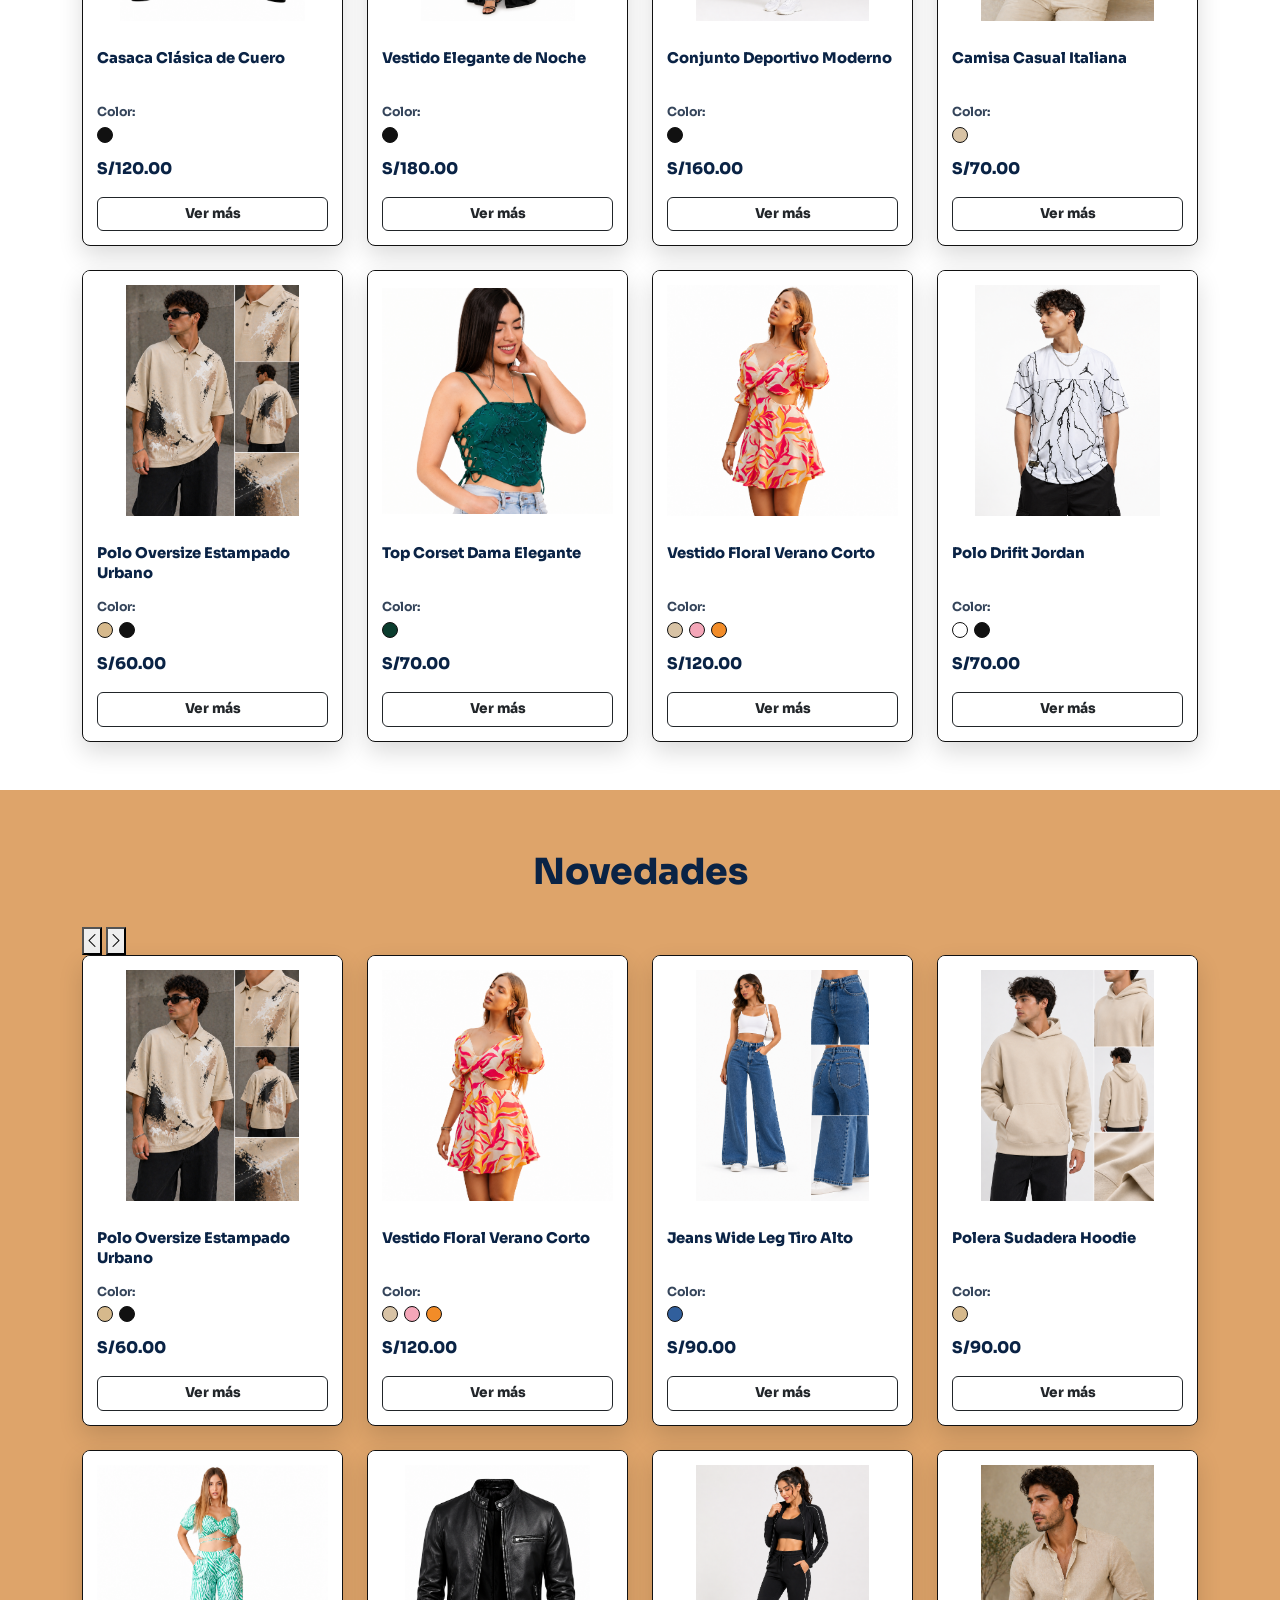
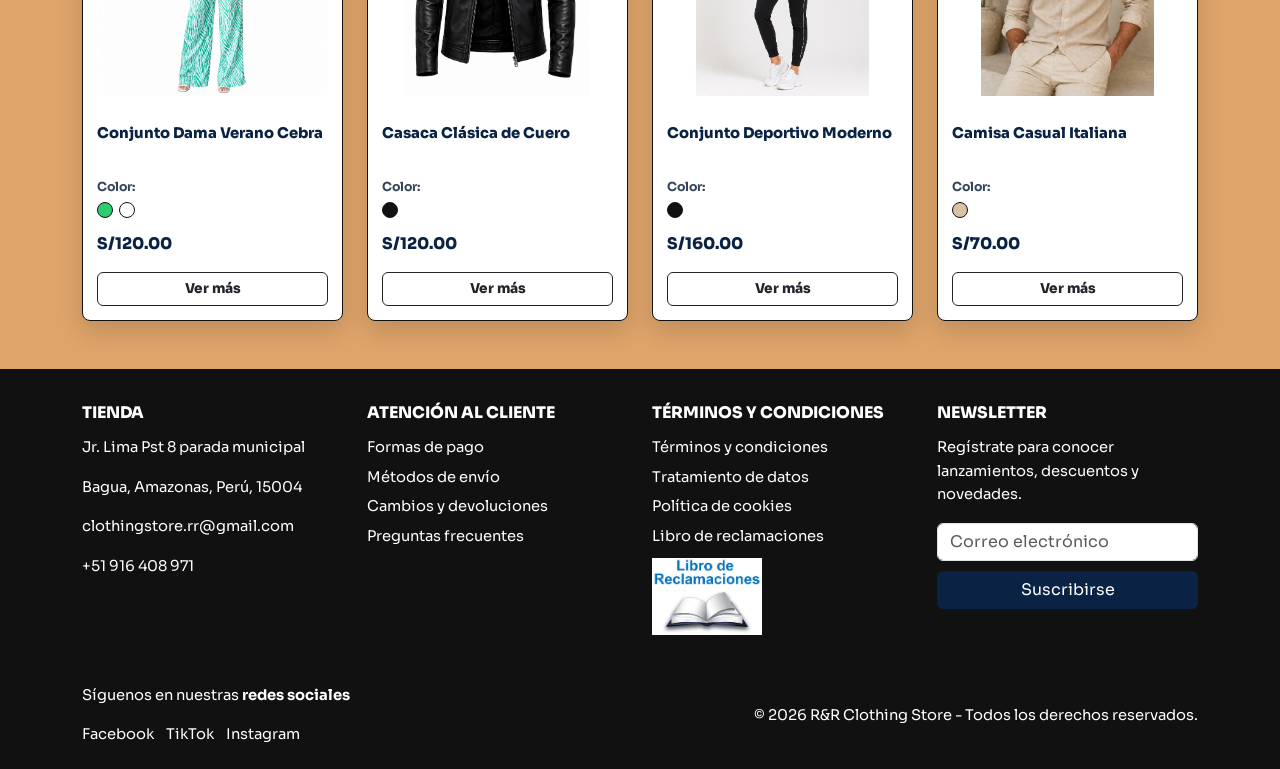
==== commit 210cbad4: "Agrega controles del carrusel manual en index" ====
--- a/index.html
+++ b/index.html
@@ -257,10 +257,19 @@
             </div>
         </section>
 
-        <section class="seccion-productos py-5" id="mas-vendido">
+        <section class="seccion-productos py-5" id="mas-vendido" data-product-carousel>
             <div class="container">
                 <div class="section-heading text-center">
                     <h2>Lo más vendido</h2>
+                </div>
+
+                <div class="product-carousel-controls" aria-label="Controles de productos más vendidos">
+                    <button class="product-carousel-btn" type="button" data-carousel-prev aria-label="Ver productos anteriores">
+                        <i class="bi bi-chevron-left"></i>
+                    </button>
+                    <button class="product-carousel-btn" type="button" data-carousel-next aria-label="Ver más productos">
+                        <i class="bi bi-chevron-right"></i>
+                    </button>
                 </div>
 
                 <div class="row row-cols-2 row-cols-md-3 row-cols-lg-4 row-cols-xxl-5 g-4 productos-bootstrap">
@@ -276,10 +285,19 @@
             </div>
         </section>
 
-        <section class="seccion-productos seccion-productos--clara py-5">
+        <section class="seccion-productos seccion-productos--clara py-5" data-product-carousel>
             <div class="container">
                 <div class="section-heading text-center">
                     <h2>Productos destacados</h2>
+                </div>
+
+                <div class="product-carousel-controls" aria-label="Controles de productos destacados">
+                    <button class="product-carousel-btn" type="button" data-carousel-prev aria-label="Ver productos anteriores">
+                        <i class="bi bi-chevron-left"></i>
+                    </button>
+                    <button class="product-carousel-btn" type="button" data-carousel-next aria-label="Ver más productos">
+                        <i class="bi bi-chevron-right"></i>
+                    </button>
                 </div>
 
                 <div class="row row-cols-2 row-cols-md-3 row-cols-lg-4 row-cols-xxl-5 g-4 productos-bootstrap">
@@ -295,10 +313,19 @@
             </div>
         </section>
 
-        <section class="seccion-productos py-5" id="novedades">
+        <section class="seccion-productos py-5" id="novedades" data-product-carousel>
             <div class="container">
                 <div class="section-heading text-center">
                     <h2>Novedades</h2>
+                </div>
+
+                <div class="product-carousel-controls" aria-label="Controles de novedades">
+                    <button class="product-carousel-btn" type="button" data-carousel-prev aria-label="Ver productos anteriores">
+                        <i class="bi bi-chevron-left"></i>
+                    </button>
+                    <button class="product-carousel-btn" type="button" data-carousel-next aria-label="Ver más productos">
+                        <i class="bi bi-chevron-right"></i>
+                    </button>
                 </div>
 
                 <div class="row row-cols-2 row-cols-md-3 row-cols-lg-4 row-cols-xxl-5 g-4 productos-bootstrap">
@@ -823,8 +850,9 @@
             </div>
         </div>
     </div>
-     <script src="formularios.js"></script>
+
     <script src="bootstrap-5.3.8-dist/js/bootstrap.bundle.min.js"></script>
+    <script src="js/index.js"></script>
 </body>
 </html>
 
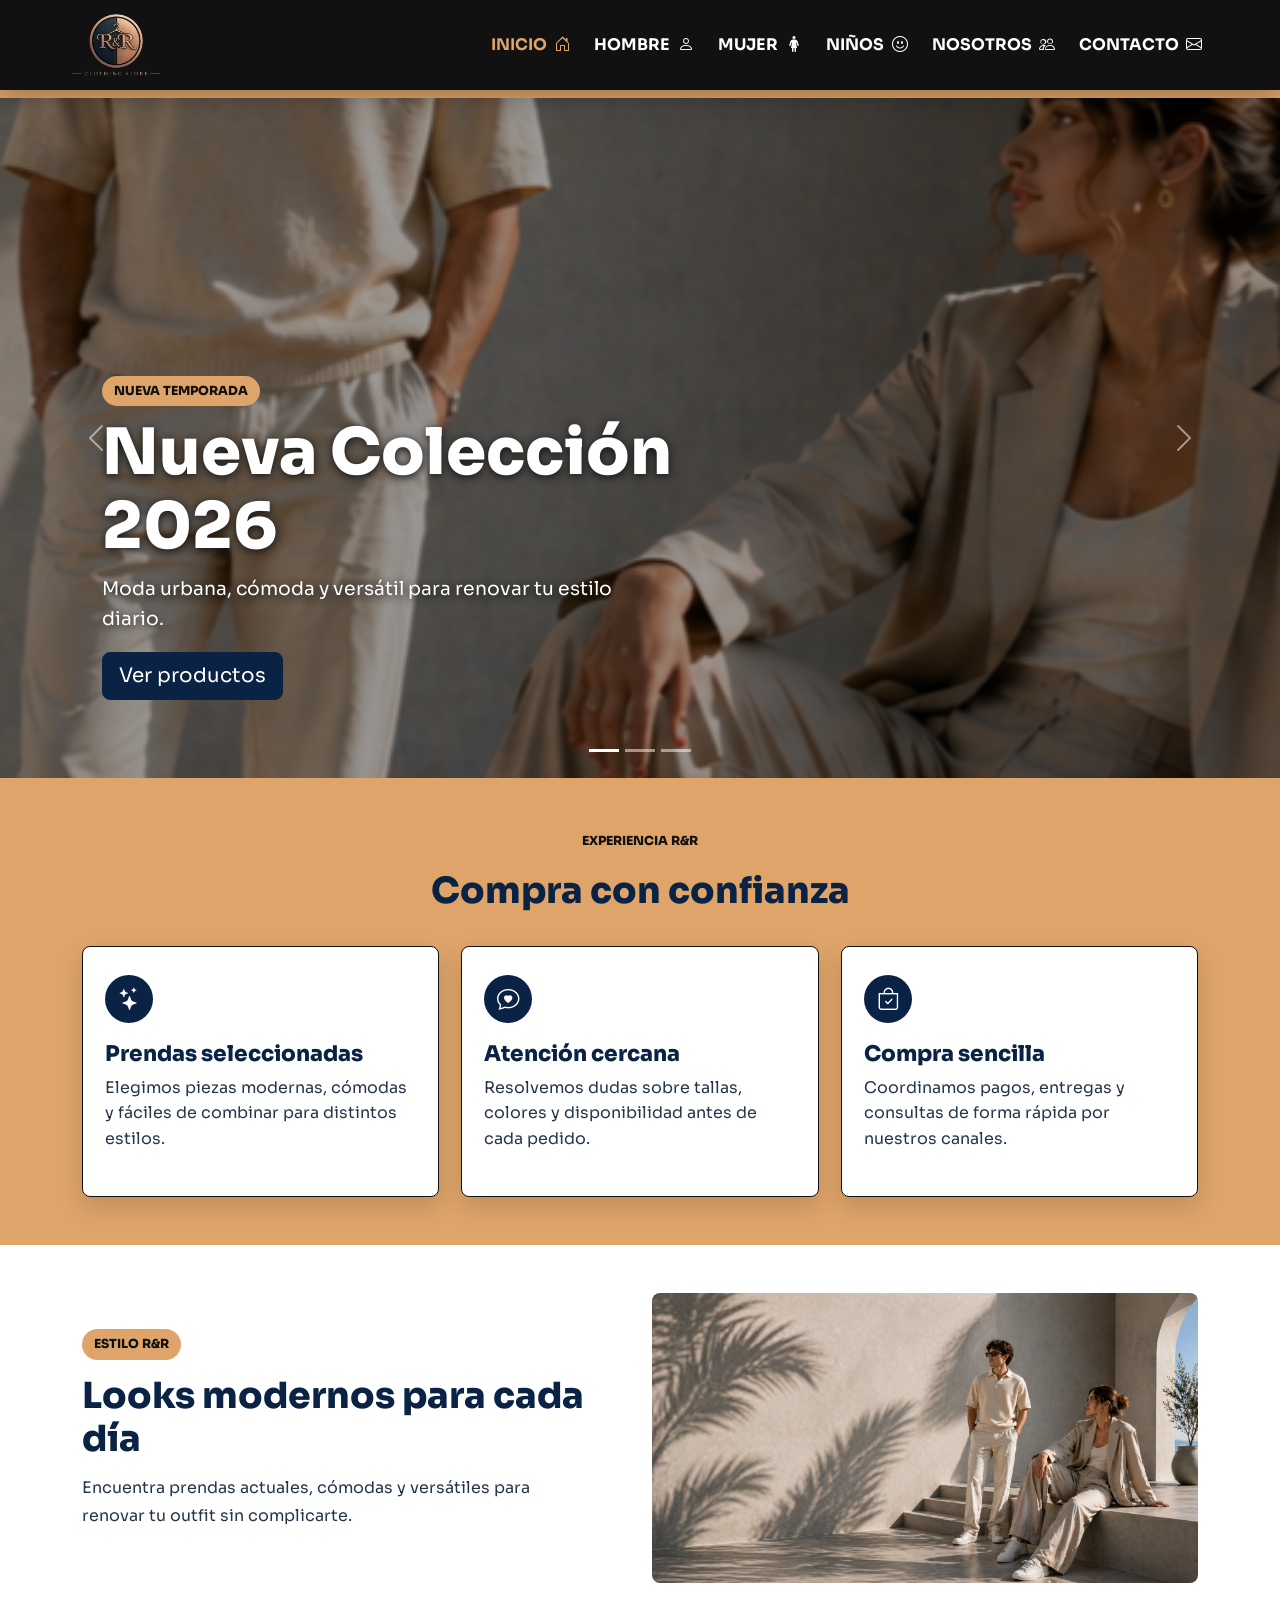
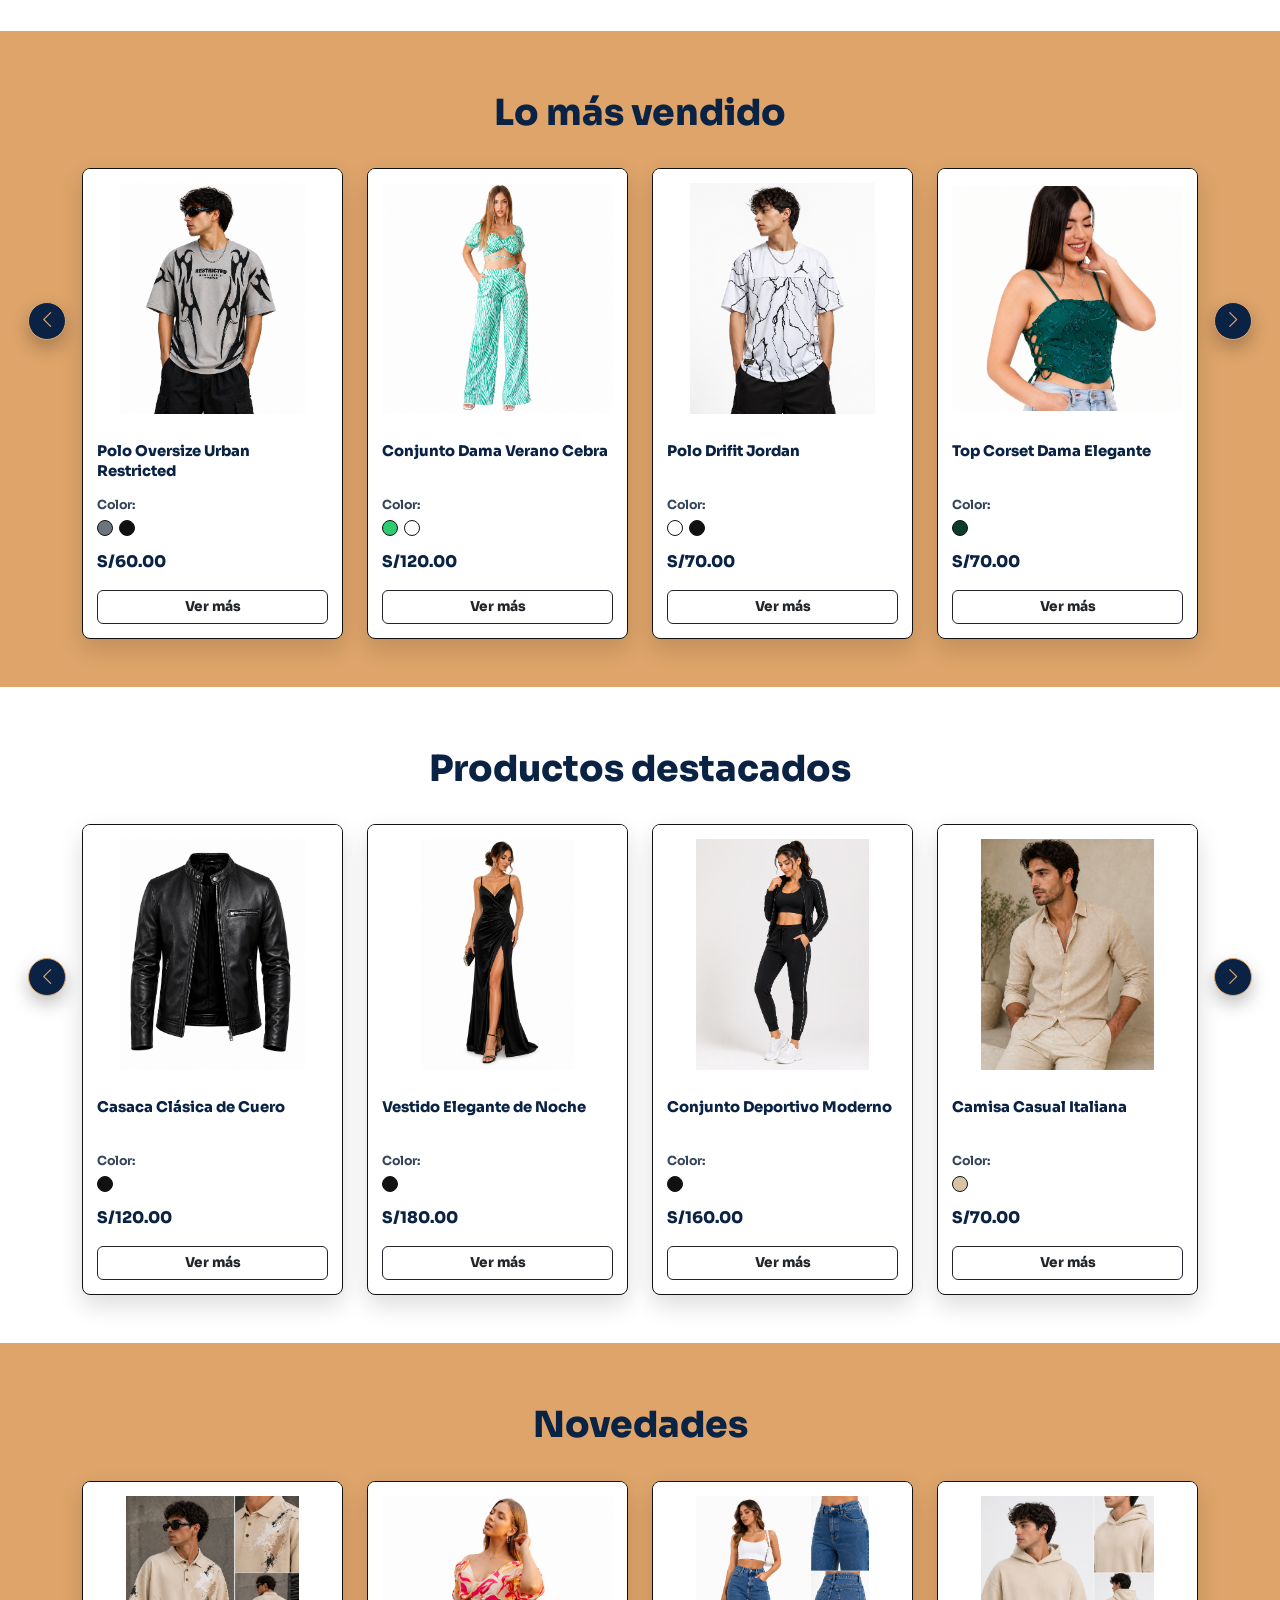
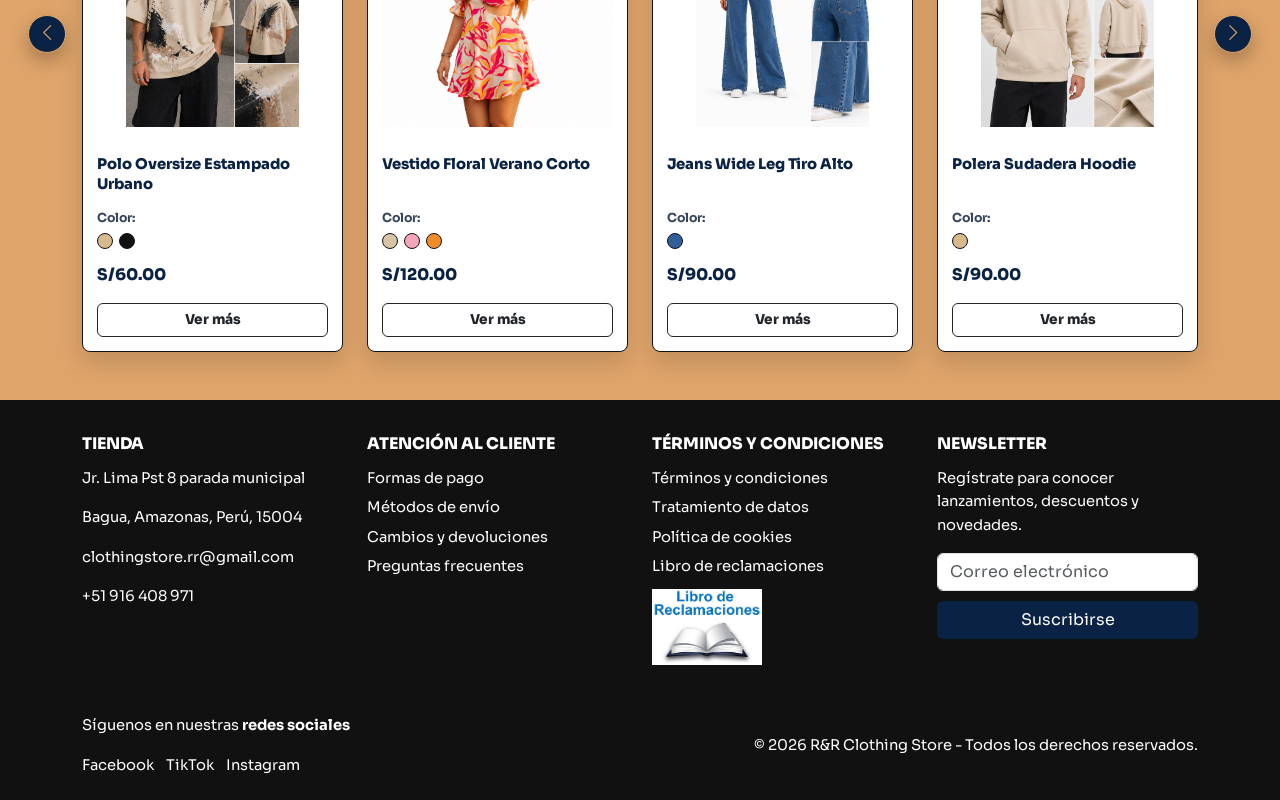
==== commit 94673fad: "Resuelve conflictos con develop en formularios JS" ====
--- a/index.html
+++ b/index.html
@@ -850,7 +850,7 @@
             </div>
         </div>
     </div>
-
+    <script src="js/formularios.js"></script>
     <script src="bootstrap-5.3.8-dist/js/bootstrap.bundle.min.js"></script>
     <script src="js/index.js"></script>
 </body>
--- a/css/estilos.css
+++ b/css/estilos.css
@@ -500,6 +500,94 @@
     align-items: stretch;
 }
 
+[data-product-carousel] .productos-bootstrap {
+    --carousel-visible: 2;
+    flex-wrap: nowrap;
+    overflow: visible;
+    transition: transform 0.36s ease;
+    will-change: transform;
+}
+
+[data-product-carousel] .product-col {
+    flex: 0 0 calc(100% / var(--carousel-visible));
+    max-width: calc(100% / var(--carousel-visible));
+}
+
+[data-product-carousel] .productos-bootstrap.product-carousel-moving-next {
+    transform: translateX(calc(-100% / var(--carousel-visible)));
+}
+
+[data-product-carousel] .productos-bootstrap.product-carousel-from-prev {
+    transition: none;
+    transform: translateX(calc(-100% / var(--carousel-visible)));
+}
+
+[data-product-carousel] .productos-bootstrap.product-carousel-moving-prev {
+    transition: transform 0.36s ease;
+    transform: translateX(0);
+}
+
+[data-product-carousel] .productos-bootstrap.product-carousel-reset {
+    transition: none;
+    transform: translateX(0);
+}
+
+[data-product-carousel] .container {
+    position: relative;
+}
+
+.product-carousel-controls {
+    position: absolute;
+    top: 42%;
+    right: 4px;
+    left: 4px;
+    z-index: 5;
+    display: flex;
+    justify-content: space-between;
+    pointer-events: none;
+    transform: translateY(-50%);
+}
+
+.product-carousel-btn {
+    display: inline-flex;
+    align-items: center;
+    justify-content: center;
+    width: 38px;
+    height: 38px;
+    color: var(--color-fondo);
+    background-color: var(--color-texto-oscuro);
+    border: 1px solid var(--color-fondo);
+    border-radius: 50%;
+    box-shadow: 0 8px 18px rgba(0, 0, 0, 0.25);
+    pointer-events: auto;
+    transition: background-color 0.2s ease, color 0.2s ease, transform 0.2s ease;
+
+    &:hover {
+        color: var(--color-texto-oscuro);
+        background-color: var(--color-fondo);
+        transform: scale(1.06);
+    }
+
+    i {
+        font-size: 1.15rem;
+        line-height: 1;
+    }
+}
+
+@media (min-width: 768px) {
+    .product-carousel-controls {
+        right: -34px;
+        left: -34px;
+    }
+}
+
+@media (min-width: 1200px) {
+    .product-carousel-controls {
+        right: -42px;
+        left: -42px;
+    }
+}
+
 .product-col {
     display: flex;
 }
@@ -885,4 +973,4 @@
 .form-select.is-valid {
     border-color: #198754 !important;
     box-shadow: 0 0 0 0.18rem rgba(25, 135, 84, 0.15);
-}+}
